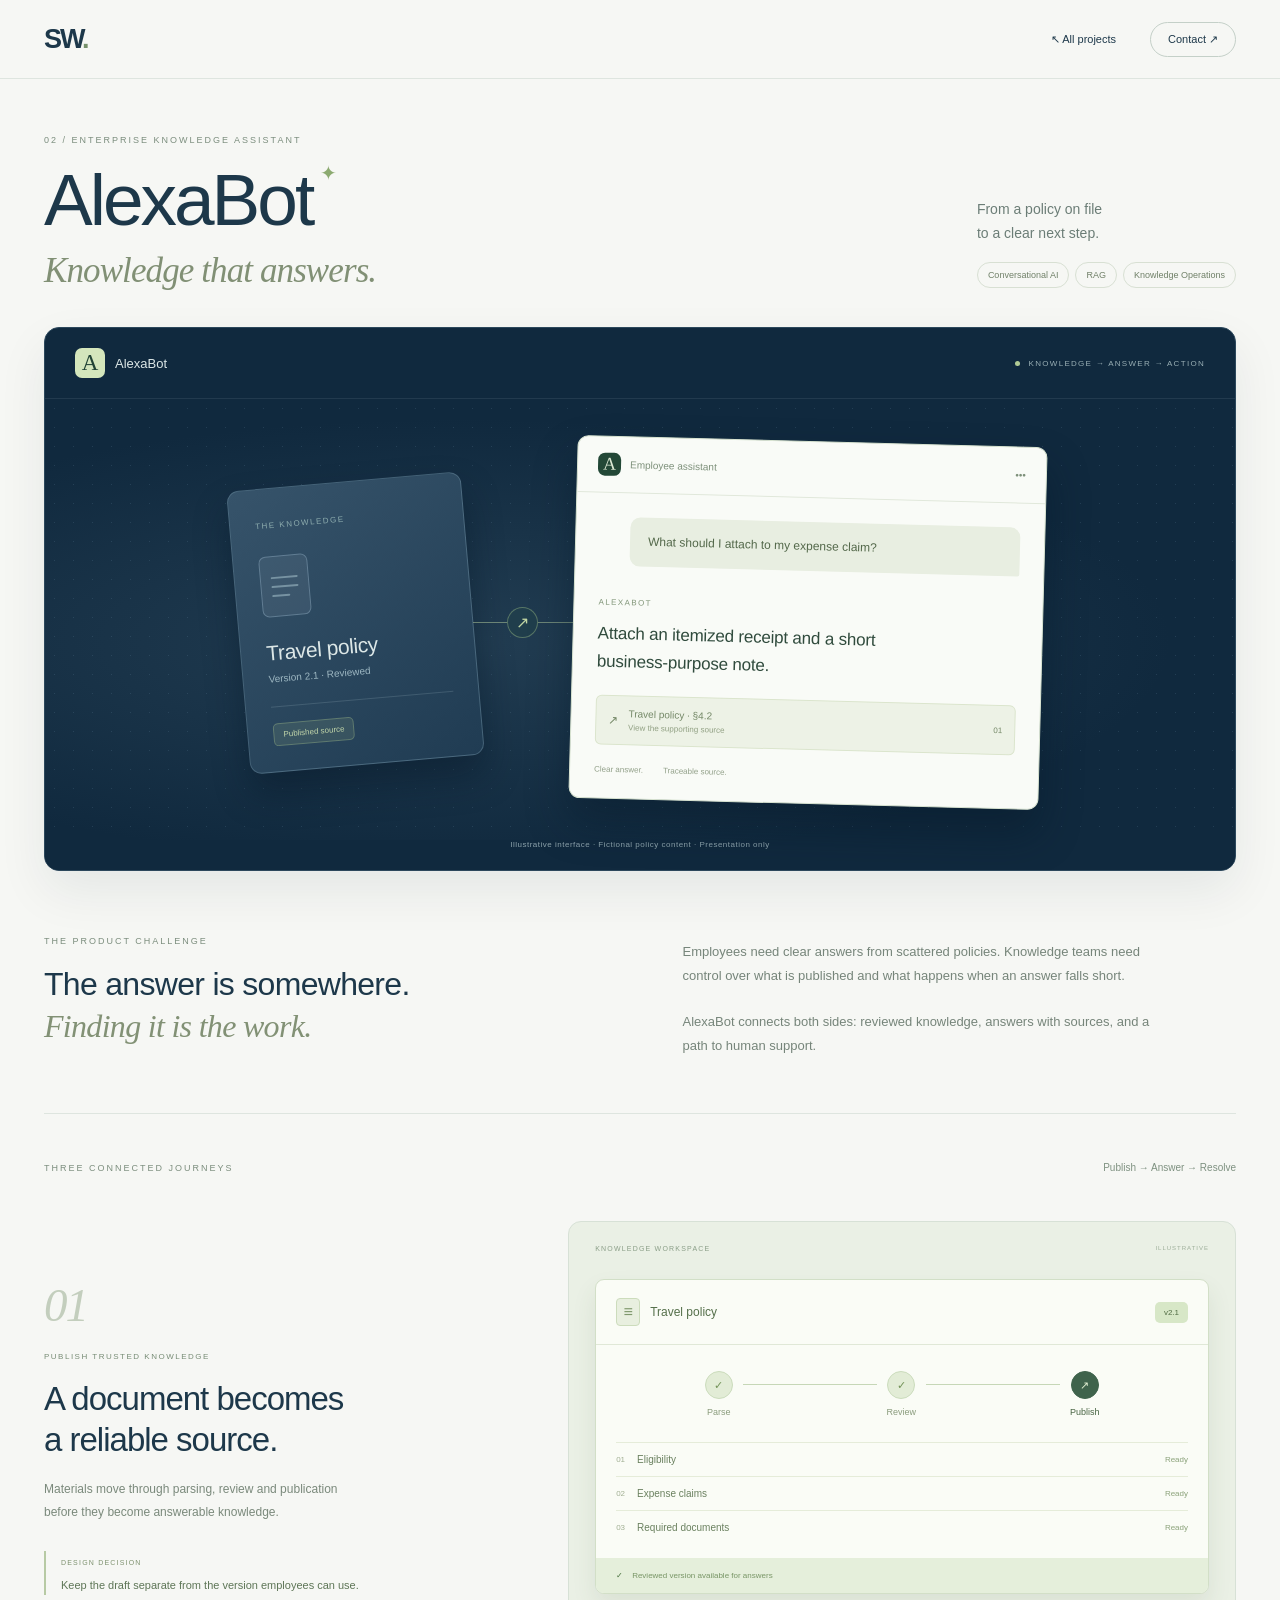
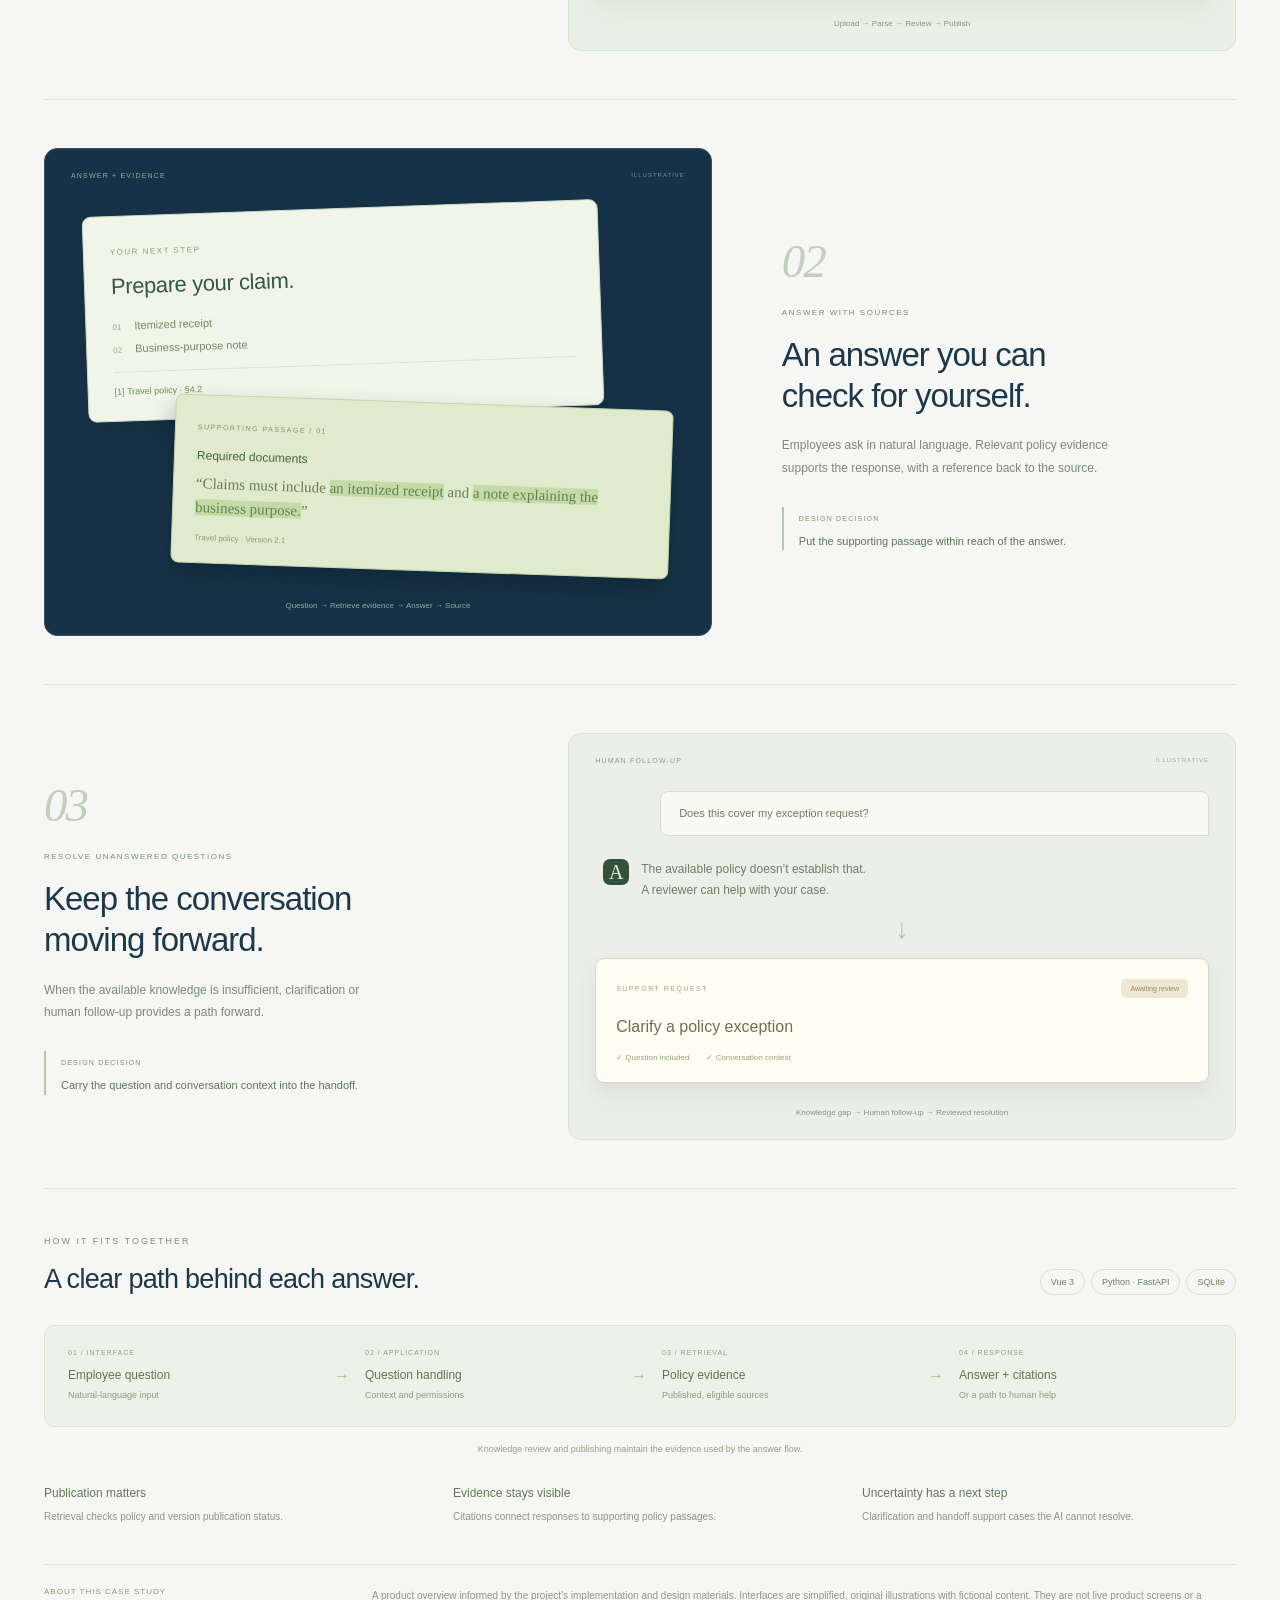
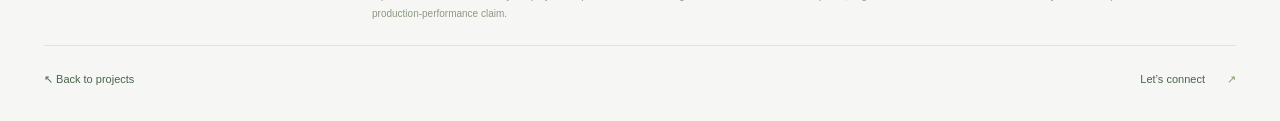
==== alexabot.html @ 42d16780 "Add AlexaBot product case study" ====
<!doctype html>
<html lang="en">
<head>
<meta charset="utf-8"><meta name="viewport" content="width=device-width,initial-scale=1">
<title>AlexaBot — Enterprise Knowledge Assistant | Suyu (Jimmy) Wang</title>
<meta name="description" content="An enterprise knowledge assistant connecting reviewed policies, source-backed employee answers and human follow-up.">
<link rel="stylesheet" href="assets/jimmyai.css"><link rel="stylesheet" href="assets/alexabot.css">
</head>
<body>
<a class="skip" href="#main">Skip to content</a>
<header class="header"><nav class="wrap nav" aria-label="Main navigation"><a class="wordmark" href="index.html" aria-label="Suyu Wang home">SW<span>.</span></a><a class="back" href="index.html#projects">↖ All projects</a><a class="nav-contact" href="index.html#contact">Contact ↗</a></nav></header>
<main id="main" class="wrap alexa-case">
<section class="case-hero"><div><p class="eyebrow">02 / ENTERPRISE KNOWLEDGE ASSISTANT</p><h1>AlexaBot<span>✦</span><em>Knowledge that answers.</em></h1></div><div class="hero-side"><p>From a policy on file<br>to a clear next step.</p><div class="tags"><span>Conversational AI</span><span>RAG</span><span>Knowledge Operations</span></div></div></section>
<figure class="product-cover" aria-labelledby="cover-label"><div class="cover-top"><span class="cover-brand"><i>A</i> AlexaBot</span><span class="cover-status"><b></b> KNOWLEDGE → ANSWER → ACTION</span></div><div class="cover-stage"><div class="floating-source"><span class="micro">THE KNOWLEDGE</span><div class="document-symbol" aria-hidden="true"><i></i><i></i><i></i></div><h2>Travel policy</h2><p>Version 2.1 · Reviewed</p><div class="source-rule"></div><span class="pill">Published source</span></div><div class="connector" aria-hidden="true"><span></span><i>↗</i></div><div class="chat-preview"><div class="chat-chrome"><span><i class="mini-logo">A</i> Employee assistant</span><span>•••</span></div><div class="chat-body"><p class="question">What should I attach to my expense claim?</p><div class="answer"><span class="answer-label">ALEXABOT</span><p>Attach an itemized receipt and a short business-purpose note.</p><div class="citation"><span>↗</span><div><strong>Travel policy · §4.2</strong><small>View the supporting source</small></div><span>01</span></div></div><div class="followup"><span>Clear answer.</span><span>Traceable source.</span></div></div></div></div><figcaption id="cover-label">Illustrative interface · Fictional policy content · Presentation only</figcaption></figure>
<section class="context"><div><p class="eyebrow">THE PRODUCT CHALLENGE</p><h2>The answer is somewhere.<br><em>Finding it is the work.</em></h2></div><p>Employees need clear answers from scattered policies. Knowledge teams need control over what is published and what happens when an answer falls short.<br><br>AlexaBot connects both sides: reviewed knowledge, answers with sources, and a path to human support.</p></section>
<div class="journey-title"><p class="eyebrow">THREE CONNECTED JOURNEYS</p><span>Publish → Answer → Resolve</span></div>
<section class="feature" aria-labelledby="publish-title"><div class="feature-copy"><span class="feature-index">01</span><p class="eyebrow">PUBLISH TRUSTED KNOWLEDGE</p><h2 id="publish-title">A document becomes<br>a reliable source.</h2><p>Materials move through parsing, review and publication before they become answerable knowledge.</p><div class="design-note"><span>DESIGN DECISION</span><p>Keep the draft separate from the version employees can use.</p></div></div><figure class="feature-visual publish-visual"><div class="visual-label"><span>KNOWLEDGE WORKSPACE</span><span>ILLUSTRATIVE</span></div><div class="policy-window"><div class="policy-window-head"><div><span class="file-icon">≡</span><strong>Travel policy</strong></div><span class="pill">v2.1</span></div><div class="pipeline"><div><i>✓</i><span>Parse</span></div><b></b><div><i>✓</i><span>Review</span></div><b></b><div class="current"><i>↗</i><span>Publish</span></div></div><div class="policy-sections"><div><span>01</span>Eligibility<small>Ready</small></div><div><span>02</span>Expense claims<small>Ready</small></div><div><span>03</span>Required documents<small>Ready</small></div></div><div class="published-strip"><i>✓</i><span>Reviewed version available for answers</span></div></div><figcaption>Upload → Parse → Review → Publish</figcaption></figure></section>
<section class="feature reverse" aria-labelledby="answer-title"><div class="feature-copy"><span class="feature-index">02</span><p class="eyebrow">ANSWER WITH SOURCES</p><h2 id="answer-title">An answer you can<br>check for yourself.</h2><p>Employees ask in natural language. Relevant policy evidence supports the response, with a reference back to the source.</p><div class="design-note"><span>DESIGN DECISION</span><p>Put the supporting passage within reach of the answer.</p></div></div><figure class="feature-visual evidence-visual"><div class="visual-label"><span>ANSWER + EVIDENCE</span><span>ILLUSTRATIVE</span></div><div class="evidence-composition"><div class="response-paper"><span class="micro">YOUR NEXT STEP</span><h3>Prepare your claim.</h3><ul><li><span>01</span> Itemized receipt</li><li><span>02</span> Business-purpose note</li></ul><div class="paper-cite">[1] Travel policy · §4.2</div></div><div class="source-paper"><span class="micro">SUPPORTING PASSAGE / 01</span><h4>Required documents</h4><p>“Claims must include <mark>an itemized receipt</mark> and <mark>a note explaining the business purpose.</mark>”</p><span class="source-version">Travel policy · Version 2.1</span></div></div><figcaption>Question → Retrieve evidence → Answer → Source</figcaption></figure></section>
<section class="feature" aria-labelledby="resolve-title"><div class="feature-copy"><span class="feature-index">03</span><p class="eyebrow">RESOLVE UNANSWERED QUESTIONS</p><h2 id="resolve-title">Keep the conversation<br>moving forward.</h2><p>When the available knowledge is insufficient, clarification or human follow-up provides a path forward.</p><div class="design-note"><span>DESIGN DECISION</span><p>Carry the question and conversation context into the handoff.</p></div></div><figure class="feature-visual handoff-visual"><div class="visual-label"><span>HUMAN FOLLOW-UP</span><span>ILLUSTRATIVE</span></div><div class="handoff-question">Does this cover my exception request?</div><div class="uncertain-answer"><span class="mini-logo">A</span><p>The available policy doesn’t establish that.<br>A reviewer can help with your case.</p></div><div class="handoff-wire" aria-hidden="true">↓</div><div class="ticket"><div class="ticket-top"><span class="micro">SUPPORT REQUEST</span><span class="pill amber">Awaiting review</span></div><h3>Clarify a policy exception</h3><div class="ticket-context"><span>✓ Question included</span><span>✓ Conversation context</span></div></div><figcaption>Knowledge gap → Human follow-up → Reviewed resolution</figcaption></figure></section>
<section class="underneath" aria-labelledby="architecture-title"><div class="architecture-heading"><div><p class="eyebrow">HOW IT FITS TOGETHER</p><h2 id="architecture-title">A clear path behind each answer.</h2></div><div class="tags"><span>Vue 3</span><span>Python · FastAPI</span><span>SQLite</span></div></div><div class="architecture" role="img" aria-label="Employee interface connects to question handling, eligible policy retrieval and answer with citations. Knowledge review and publishing supplies the eligible evidence."><div><span>01 / INTERFACE</span><strong>Employee question</strong><small>Natural-language input</small></div><i>→</i><div><span>02 / APPLICATION</span><strong>Question handling</strong><small>Context and permissions</small></div><i>→</i><div><span>03 / RETRIEVAL</span><strong>Policy evidence</strong><small>Published, eligible sources</small></div><i>→</i><div><span>04 / RESPONSE</span><strong>Answer + citations</strong><small>Or a path to human help</small></div></div><p class="architecture-note">Knowledge review and publishing maintain the evidence used by the answer flow.</p><div class="decisions"><div><h3>Publication matters</h3><p>Retrieval checks policy and version publication status.</p></div><div><h3>Evidence stays visible</h3><p>Citations connect responses to supporting policy passages.</p></div><div><h3>Uncertainty has a next step</h3><p>Clarification and handoff support cases the AI cannot resolve.</p></div></div></section>
<aside class="case-note"><span>ABOUT THIS CASE STUDY</span><p>A product overview informed by the project’s implementation and design materials. Interfaces are simplified, original illustrations with fictional content. They are not live product screens or a production-performance claim.</p></aside><footer class="page-footer"><a href="index.html#projects">↖ Back to projects</a><a href="index.html#contact">Let’s connect <span>↗</span></a></footer>
</main></body></html>
---- assets/jimmyai.css ----
:root{--navy:#10283c;--ink:#1d384a;--muted:#6b7f88;--paper:#f6f7f4;--sage:#d2e5b5;--line:#dee5df;--serif:Georgia,'Times New Roman',serif}*{box-sizing:border-box}html{scroll-behavior:smooth}body{margin:0;background:var(--paper);color:var(--ink);font-family:Arial,Helvetica,sans-serif;-webkit-font-smoothing:antialiased}a{color:inherit;text-decoration:none}button,input,a{touch-action:manipulation}button{font:inherit;cursor:pointer}button:disabled{opacity:.4;cursor:not-allowed}button,a{-webkit-tap-highlight-color:transparent}a:focus-visible,button:focus-visible,input:focus-visible{outline:3px solid #87afca;outline-offset:5px}button:hover:not(:disabled),a:hover{filter:brightness(1.1)}[hidden]{display:none!important}.wrap{width:min(1220px,calc(100% - 88px));margin:auto}.header{border-bottom:1px solid var(--line)}.nav{height:78px;display:flex;align-items:center;gap:34px}.wordmark{font-size:27px;font-weight:800;letter-spacing:-2px}.wordmark span{color:#76916b}.back{margin-left:auto;font-size:11px}.nav-contact{font-size:11px;padding:10px 17px;border:1px solid #c4d0c8;border-radius:30px}.hero{padding:43px 0 35px;display:flex;justify-content:space-between;align-items:end;gap:35px}.eyebrow{font-size:9px;font-weight:500;letter-spacing:2px;color:#7c8e7e;margin:0 0 18px}h1{font-weight:550;letter-spacing:-3px;font-size:57px;line-height:1;margin:0}h1>span{font-size:20px;vertical-align:top;color:#8caa70;padding-left:8px}h1 em{font-family:var(--serif);color:#819075;display:block;font-weight:400;font-size:31px;letter-spacing:-.9px;margin-top:12px}.intro{font-size:12px;line-height:1.8;color:#78877d;margin:0 0 2px}.explorer{background:#10273b;border-radius:18px;overflow:hidden;box-shadow:0 16px 45px #0f2a3b18;border:1px solid #244154;color:#e6edf0}.explorer-bar{display:flex;justify-content:space-between;gap:25px;align-items:center;height:74px;padding:0 32px;border-bottom:1px solid #7891a51c;background:#112a3e}.scenes{display:flex;align-items:center;gap:8px;background:#0b2233;border:1px solid #829eb516;border-radius:30px;padding:5px}.scene{border:0;color:#99afbd;background:transparent;font-size:12px;min-height:39px;min-width:127px;padding:10px 22px;border-radius:24px;transition:background .25s,color .25s}.scene>span{font-size:8px;opacity:.5;margin-right:10px}.scene.active{background:#d4e4bd;color:#233f38;box-shadow:0 3px 10px #0002}.reset{background:transparent;border:0;color:#8aa3b5;font-size:19px;min-width:44px;min-height:44px}.reset span{font-size:10px;margin-left:6px}.canvas{position:relative;overflow:hidden;min-height:472px;padding:30px 42px 23px;background-image:radial-gradient(#7293ab29 .8px,transparent .8px),radial-gradient(ellipse at 43% 50%,#31516b77,transparent 55%);background-size:19px 19px,100% 100%}.canvas-head{display:flex;align-items:center;justify-content:space-between;gap:20px;position:relative;z-index:1}.canvas-head h2{font-size:23px;font-weight:400;letter-spacing:-.55px;margin:0;color:#f0f3f1}.canvas-head>span{font-size:8px;color:#718c9f;letter-spacing:1.3px}.flow{position:relative;display:grid;grid-template-columns:1fr 170px 1.2fr;gap:30px;align-items:center;max-width:970px;margin:37px auto 22px;min-height:255px}.wires{position:absolute;inset:0;width:100%;height:100%;z-index:0;overflow:visible;pointer-events:none}.wire{stroke:#7d9db14a;stroke-width:1.1;fill:none}.wire-glow{stroke:#c3dea1;stroke-width:1.7;fill:none;stroke-dasharray:9 160;stroke-linecap:round;animation:beam 1.3s ease-out 2;opacity:.8}.input-stack{position:relative;z-index:1;display:grid;gap:13px}.source-node{border:1px solid #66839966;background:linear-gradient(130deg,#264258,#1b3449);color:#dfebec;border-radius:11px;display:flex;align-items:center;gap:15px;width:100%;padding:18px;text-align:left;box-shadow:0 9px 18px #06172933;transition:transform .2s,border-color .2s}.source-node:hover{transform:translateY(-3px);border-color:#c6dfa477}.doc-icon{flex-shrink:0;width:33px;height:41px;border-radius:5px;background:#98b8ce1a;border:1px solid #9dbbcd44;display:grid;place-items:center;color:#a8c5d5}.icon{height:20px;width:20px;display:block}.node-name{font-size:13px;display:block;color:#e0e9e9;margin-bottom:6px}.node-sub{font-size:9px;color:#839faf;display:block}.source-node>span:last-child{margin-left:auto;color:#7895a5;font-size:12px}.stack-caption{font-size:8px;color:#708c9f;letter-spacing:1px;margin:2px 0 0 5px}.hub-wrap{position:relative;z-index:1;display:flex;flex-direction:column;align-items:center;justify-content:center;min-height:190px}.hub-ring{width:160px;height:160px;border:1px solid #829fac25;border-radius:50%;position:absolute;top:0;left:50%;transform:translateX(-50%);background:radial-gradient(circle,#8bae891c,transparent 66%)}.hub-ring:after{content:'';position:absolute;inset:16px;border:1px solid #89a4ac25;border-radius:50%}.hub{position:relative;margin-top:27px;width:92px;height:92px;background:linear-gradient(140deg,#e0ebcb,#a8c08e);border:1px solid #e3efdbaa;color:#183542;border-radius:25px;box-shadow:0 0 42px #adcf8a22,0 12px 30px #05162466;display:flex;align-items:center;justify-content:center;font-size:58px;font-weight:700;letter-spacing:-6px;transform:rotate(-5deg)}.hub .spark{font-size:20px;letter-spacing:0;align-self:flex-start;margin-top:20px;margin-left:2px}.hub-label{font-size:9px;letter-spacing:1.7px;color:#aac0c4;margin-top:42px}.output-wrap{position:relative;z-index:1}.output-wrap:before,.output-wrap:after{content:'';position:absolute;inset:0;background:#b6c8b119;border:1px solid #aec39f40;border-radius:12px;transform:rotate(5deg);z-index:-1}.output-wrap:after{transform:rotate(-3deg);background:#b6c8b10c}.result-card{background:#edf3e4;color:#2b4737;border:1px solid #e4ebd8;border-radius:12px;padding:23px 24px;box-shadow:0 15px 30px #03142333;min-height:225px;transition:box-shadow .3s}.result-label{display:flex;justify-content:space-between;align-items:center;font-size:8px;letter-spacing:1.3px;color:#7a9171;margin-bottom:20px}.result-label>span:last-child{font-size:14px;color:#62804d}.result-card h3{font-size:19px;font-weight:500;line-height:1.3;letter-spacing:-.4px;margin:0 0 16px}.result-lines{list-style:none;padding:0;margin:0;display:grid;gap:11px}.result-lines li{font-size:11px;display:flex;gap:10px;align-items:start;line-height:1.5}.result-lines li>span:first-child{color:#759358;font-size:11px}.result-tags{display:flex;gap:5px;flex-wrap:wrap;margin-top:20px}.result-tags span{font-size:8px;padding:5px 7px;border:1px solid #cedcc2;border-radius:4px;color:#67805c}.placeholder-lines{display:grid;gap:13px;margin:20px 0}.placeholder-lines i{height:6px;background:#799f571b;border-radius:4px;display:block;width:90%}.placeholder-lines i:nth-child(2){width:72%}.placeholder-lines i:nth-child(3){width:80%}.result-ghost{background:#d9e6d610;border-color:#94b5ad42;color:#b9ceca;min-height:225px;box-shadow:none}.result-ghost .result-label{color:#729487}.result-ghost .placeholder-lines i{background:#789f9125}.result-ghost h3{color:#9bb7ac}.result-card.arrive{animation:arrive .42s cubic-bezier(.2,.8,.2,1)}.canvas-actions{display:flex;align-items:center;justify-content:center;gap:18px;min-height:48px;position:relative;z-index:2}.action{display:inline-flex;align-items:center;justify-content:center;gap:26px;min-height:45px;border:1px solid #e0eec9;background:#d4e8b6;color:#243d31;border-radius:7px;padding:12px 22px;font-size:12px;box-shadow:0 7px 20px #081b2b55}.action>span{font-size:16px}.text-button{background:none;border:0;padding:10px 3px;color:#8da8b7;font-size:10px;min-height:40px}.tiny-note{font-size:9px;color:#69879a;margin:12px 0 0;text-align:center}.explorer-bottom{min-height:45px;padding:10px 32px;display:flex;align-items:center;justify-content:space-between;gap:20px;border-top:1px solid #7891a51c;color:#728fa0;font-size:8px;background:#102639}.status-dot{display:inline-block;width:5px;height:5px;border-radius:50%;background:#a8c789;margin-right:7px}.divider{margin:0 10px;color:#415c6f}.explorer-bottom button{border:0;background:none;color:#829eac;font-size:9px;min-height:30px}.page-footer{display:flex;align-items:center;justify-content:space-between;gap:20px;padding:28px 0 35px;font-size:10px;color:#8a998c}.page-footer a{font-size:11px;color:#486448}.page-footer a span{margin-left:19px;color:#7f9c6a}.query-row{display:flex;gap:8px;margin:25px 0 0;position:relative;z-index:2}.query-chip{font-size:10px;padding:9px 15px;min-height:36px;border:1px solid #789caf3b;background:#1b344b;color:#819cab;border-radius:20px}.query-chip.selected{background:#d1dfd1;color:#2a4a42;border-color:#d1dfd1}.knowledge-flow{margin-top:28px;margin-bottom:13px;grid-template-columns:1fr 115px 1.35fr;min-height:220px}.question-node{border:1px solid #7997ac4a;background:#1c364c;border-radius:12px;padding:23px 20px;position:relative;z-index:1;box-shadow:0 12px 22px #07192b38}.question-node .node-sub{letter-spacing:1px;font-size:8px;margin-bottom:18px}.question-node h3{font-size:21px;line-height:1.45;font-weight:400;margin:0;letter-spacing:-.4px;color:#c3d5df}.question-node .quote{font-family:var(--serif);font-size:48px;color:#7e9eae;line-height:.7;margin-bottom:9px}.small-hub .hub-ring{width:112px;height:112px;top:30px}.small-hub .hub{width:64px;height:64px;border-radius:19px;font-size:40px;margin-top:42px;letter-spacing:-4px}.small-hub .hub .spark{font-size:14px;margin-top:12px}.small-hub .hub-label{font-size:7px;margin-top:31px}.answer-card{min-height:225px}.answer-card h3{font-size:23px;line-height:1.25}.answer-card p{font-size:11px;line-height:1.65;margin:0;color:#728366}.citation{border:1px solid #bdcdb0;background:#d9e6cb;color:#506c43;border-radius:4px;min-height:32px;padding:7px 10px;font-size:9px}.citations{display:flex;align-items:center;gap:7px;margin-top:18px}.answer-detail{margin-left:auto;color:#5c7853;font-size:9px;border:0;background:none;min-height:32px}.gap-card{background:#ede5d4;border-color:#e0d2b8}.gap-card .result-label{color:#958163}.gap-card h3{color:#705d40}.gap-card p{color:#92816a}.workflow-layout{margin:35px 0 21px;display:grid;grid-template-columns:1fr 1.1fr;gap:65px;align-items:center;max-width:935px;margin-inline:auto;position:relative;z-index:1}.workflow-track{display:grid;gap:14px;position:relative}.workflow-track:before{content:'';position:absolute;left:23px;top:20px;bottom:20px;border-left:1px dashed #7395a773}.step-node{background:#203b51;border:1px solid #597c934d;border-radius:9px;display:flex;align-items:center;gap:16px;padding:16px 17px;position:relative;box-shadow:0 8px 15px #05172529}.step-number{background:#344e60;border:1px solid #6d8d9c55;width:24px;height:24px;border-radius:50%;display:grid;place-items:center;font-size:8px;color:#a2b8c3;flex-shrink:0}.step-node strong{font-weight:400;font-size:12px;color:#d0dee2;display:block}.step-node small{color:#7390a2;font-size:9px;display:block;margin-top:5px}.step-node.done .step-number{background:#c6dab1;border-color:#c6dab1;color:#3f6047}.step-node.done{border-color:#9fb88c55}.step-node.active{border-color:#c5d8a76e;box-shadow:0 0 26px #bfd99008}.brief-card .result-label{margin-bottom:16px}.brief-card h3{margin-bottom:13px}.brief-lines{list-style:none;margin:0 0 15px;padding:0;display:grid;gap:10px}.brief-lines li{font-size:11px;color:#657c57;display:flex;align-items:center;gap:8px}.brief-lines li:before{content:'↳';color:#92a47b}.review-items{padding-top:12px;border-top:1px solid #c6d4b86b;display:grid;gap:9px}.review-items label{font-size:10px;color:#586f4c;display:flex;align-items:center;gap:8px;min-height:22px;cursor:pointer}.review-items input{accent-color:#628343;width:15px;height:15px}.review-link{border:0;background:transparent;color:#729260;font-size:9px;text-decoration:underline;text-underline-offset:3px;margin-left:auto;min-height:28px}.brief-card .action{width:100%;box-shadow:none;margin-top:15px;background:#294834;border-color:#294834;color:#e3efd3;min-height:40px;font-size:10px}.download-link{display:flex;justify-content:space-between;align-items:center;gap:20px;padding:12px 15px;background:#294834;color:#e3efd3;border-radius:5px;font-size:11px;margin-top:15px;min-height:42px}.approved-text{color:#64864c!important;font-size:10px!important}.noscript{padding:20px;color:#d0dfdc;font-size:13px}dialog{border:1px solid #ccd8bf;border-radius:15px;padding:30px;background:#f8faf4;color:#23412f;max-width:560px;width:calc(100% - 36px);max-height:85vh;overflow:auto;box-shadow:0 20px 100px #0004}dialog::backdrop{background:#081c30b5;backdrop-filter:blur(5px)}.dialog-top{display:flex;align-items:center;justify-content:space-between;gap:20px}.dialog-top .eyebrow{margin:0;font-size:8px}.dialog-top button{background:transparent;border:0;color:#7a8b70;font-size:11px;min-height:40px}dialog h2{font-size:24px;font-weight:500;letter-spacing:-.5px;line-height:1.35;margin:25px 0 10px}#source-meta{font-size:9px;letter-spacing:.8px;color:#869579}blockquote{font-family:var(--serif);font-size:19px;line-height:1.65;margin:23px 0;border-left:2px solid #c2d4a6;padding-left:20px;color:#627556}.dialog-note{font-size:10px;color:#99a58c;margin-bottom:0}.sr-only{position:absolute;width:1px;height:1px;overflow:hidden;clip:rect(0,0,0,0);white-space:nowrap}.skip{position:fixed;top:-80px;left:16px;padding:12px;background:white;z-index:20}.skip:focus{top:12px}@keyframes beam{from{stroke-dashoffset:169}to{stroke-dashoffset:0}}@keyframes arrive{from{opacity:0;transform:translateY(12px) rotate(2deg)}to{opacity:1;transform:none}}
@media(min-width:1500px){.hero{padding-top:58px;padding-bottom:45px}.canvas{min-height:515px}.flow{margin-top:55px;margin-bottom:32px}.knowledge-flow{margin-top:35px}.workflow-layout{margin-top:45px}.canvas-head h2{font-size:25px}}
@media(max-width:1050px){.wrap{width:calc(100% - 50px)}.hero{padding-top:35px}.canvas{padding:28px}.flow{grid-template-columns:1fr 115px 1.1fr;gap:20px}.hub-ring{width:125px;height:125px;top:15px}.hub{width:78px;height:78px;font-size:49px;margin-top:38px}.hub-label{margin-top:35px;font-size:8px}.result-card{padding:20px}.knowledge-flow{grid-template-columns:1fr 85px 1.25fr;gap:18px}.small-hub .hub-ring{width:95px;height:95px;top:38px}.workflow-layout{gap:32px}.source-node{padding:15px 13px;gap:10px}.node-name{font-size:12px}.doc-icon{width:27px;height:34px}.result-card h3{font-size:18px}}
@media(max-width:760px){.wrap{width:calc(100% - 32px)}.nav{height:64px;gap:20px}.wordmark{font-size:25px}.back,.nav-contact{font-size:9px}.nav-contact{padding:9px 12px}.hero{display:block;padding:30px 0 26px}.eyebrow{font-size:7px;letter-spacing:1.8px;margin-bottom:15px}h1{font-size:47px;letter-spacing:-2px}h1>span{font-size:16px}h1 em{font-size:25px;margin-top:10px}.intro{font-size:11px;margin-top:18px}.intro br{display:none}.explorer{border-radius:12px}.explorer-bar{height:64px;padding:0 12px;gap:7px}.scenes{width:100%;gap:0;padding:4px}.scene{font-size:10px;padding:9px 8px;min-width:0;flex:1;min-height:36px}.scene>span{font-size:7px;margin-right:6px}.reset{font-size:19px;min-width:26px;padding:0}.reset span{display:none}.canvas{padding:24px 19px 22px;min-height:0;background-size:16px 16px,100% 100%}.canvas-head h2{font-size:21px;line-height:1.3;max-width:240px}.canvas-head>span{display:none}.flow{display:grid;grid-template-columns:1fr;gap:0;margin:25px auto 19px;min-height:0}.wires{display:none}.input-stack{grid-template-columns:1fr 1fr;gap:9px}.source-node{display:block;padding:13px 12px;border-radius:9px;min-height:108px}.source-node .doc-icon{margin-bottom:13px;width:26px;height:31px}.source-node>span:last-child{display:none}.node-name{font-size:11px;margin-bottom:4px}.node-sub{font-size:8px}.stack-caption{display:none}.hub-wrap{min-height:114px;height:114px}.hub-ring{width:100px;height:100px;top:8px}.hub-ring:after{inset:12px}.hub{height:53px;width:53px;font-size:34px;border-radius:16px;margin-top:0}.hub .spark{font-size:12px;margin-top:12px}.hub-label{display:none}.hub-wrap:before,.hub-wrap:after{content:'';position:absolute;width:1px;height:30px;background:linear-gradient(#7395a533,#b4cc964a);left:50%;top:0}.hub-wrap:after{top:auto;bottom:0}.output-wrap:before{transform:rotate(3deg)}.output-wrap:after{transform:rotate(-2deg)}.result-card,.result-ghost{min-height:190px;padding:20px}.result-card h3{font-size:20px}.result-label{font-size:8px;margin-bottom:16px}.result-lines li{font-size:11px}.canvas-actions{gap:10px;flex-wrap:wrap;margin-top:23px}.action{width:100%;font-size:11px;min-height:46px}.tiny-note{font-size:8px}.explorer-bottom{padding:11px 15px;gap:5px;align-items:start;font-size:7px;line-height:1.7}.explorer-bottom>span{max-width:175px}.explorer-bottom button{font-size:8px;padding:0 0 0 8px;text-align:right;min-width:85px;line-height:1.6}.divider{margin:0 5px}.page-footer{font-size:8px;gap:20px;align-items:start;padding:22px 0 28px;line-height:1.6}.page-footer>span{max-width:170px}.page-footer a{font-size:9px;white-space:nowrap}.page-footer a span{margin-left:8px}.query-row{flex-wrap:wrap;gap:6px;margin-top:19px}.query-chip{font-size:9px;padding:8px 12px;min-height:34px}.knowledge-flow{gap:0;margin-top:20px}.question-node{padding:17px 18px}.question-node .quote{display:none}.question-node .node-sub{font-size:7px;margin-bottom:9px}.question-node h3{font-size:21px}.small-hub{min-height:95px;height:95px}.small-hub .hub{width:45px;height:45px;font-size:29px;margin-top:0;border-radius:13px}.small-hub .hub .spark{font-size:10px;margin-top:10px}.small-hub .hub-ring{width:85px;height:85px;top:5px}.answer-card{min-height:205px}.answer-card h3{font-size:23px}.answer-card p{font-size:11px}.citation{font-size:9px}.workflow-layout{grid-template-columns:1fr;gap:27px;margin:25px 0 0}.workflow-track{gap:10px}.step-node{padding:13px 15px}.step-node strong{font-size:12px}.step-node small{font-size:9px}.brief-card{margin-top:0}.review-items label{font-size:10px;min-height:28px}.brief-card .action{font-size:11px}.brief-card .result-label{margin-bottom:17px}.brief-lines{gap:12px}.brief-lines li{font-size:11px}.workflow-layout+.tiny-note{margin-top:20px}dialog{padding:23px}dialog h2{font-size:22px}blockquote{font-size:18px;padding-left:15px}}
@media(prefers-reduced-motion:reduce){html{scroll-behavior:auto}*,*:before,*:after{animation:none!important;transition:none!important}}

.review-row{display:flex;align-items:center;justify-content:space-between;gap:10px}.explorer-bottom{font-size:9px}.explorer-bottom button{font-size:10px}@media(max-width:760px){.explorer-bottom{font-size:8px}.explorer-bottom button{font-size:9px}}
---- assets/alexabot.css ----
.alexa-case{--soft:#edf2e8;--green:#486453;--quiet:#6c8078}.case-hero{display:flex;justify-content:space-between;align-items:end;padding:56px 0 39px;gap:25px}.case-hero h1{font-size:73px;font-weight:500;letter-spacing:-3px}.case-hero h1 em{font-size:35px;margin-top:17px}.hero-side p{font-size:14px;line-height:1.7;color:#6b7d76;margin:0 0 16px}.tags{display:flex;flex-wrap:wrap;gap:6px}.tags span{font-size:9px;padding:7px 10px;border:1px solid #d8e0d3;border-radius:20px;color:#708068}.product-cover{margin:0;background:#10293e;border:1px solid #2c485c;border-radius:15px;color:#dce7e7;overflow:hidden;box-shadow:0 20px 50px #10283c13}.cover-top{padding:20px 30px;border-bottom:1px solid #94a8b322;display:flex;justify-content:space-between;align-items:center}.cover-brand{font-size:13px;display:flex;align-items:center;gap:10px}.cover-brand i,.mini-logo{font-family:Georgia,serif;font-style:normal;font-size:23px;display:inline-grid;place-items:center;border-radius:7px;width:30px;height:30px;background:#d4e6bc;color:#214335}.cover-status{font-size:8px;letter-spacing:1.3px;color:#98aeb4;display:flex;gap:9px;align-items:center}.cover-status b{width:5px;height:5px;border-radius:50%;background:#b0ca95}.cover-stage{display:grid;grid-template-columns:235px 100px 470px;justify-content:center;align-items:center;padding:42px 35px 36px;background-image:radial-gradient(#7698b331 .8px,transparent .8px),radial-gradient(ellipse at 35% 55%,#3d5b7066,transparent 65%);background-size:19px 19px,100% 100%}.floating-source{padding:25px;border:1px solid #6a899c77;border-radius:12px;background:linear-gradient(145deg,#36536a,#203c53);transform:rotate(-5deg);box-shadow:0 20px 35px #05142366}.micro{font-size:8px;letter-spacing:1.5px;color:#8dacae}.document-symbol{width:49px;height:61px;border:1px solid #95b1c56b;background:#c7dde715;border-radius:7px;margin:24px 0;display:grid;align-content:center;gap:7px;padding:10px}.document-symbol i{height:2px;background:#aac7d188;border-radius:3px}.document-symbol i:last-child{width:65%}.floating-source h2{font-size:21px;font-weight:400;margin:0 0 8px;letter-spacing:-.4px}.floating-source p{font-size:10px;color:#9db7c2;margin:0}.source-rule{height:1px;background:#a4bcc535;margin:22px 0 16px}.pill{display:inline-block;padding:6px 9px;border-radius:5px;background:#d7e7c7;color:#506b43;font-size:8px;white-space:nowrap}.floating-source .pill{background:#b7d09320;border:1px solid #abc68d55;color:#c2d6aa}.connector{position:relative;display:flex;align-items:center;justify-content:center}.connector span{height:1px;background:#aec79b88;width:100%}.connector i{position:absolute;font-style:normal;width:31px;height:31px;display:grid;place-items:center;border:1px solid #97b68377;border-radius:50%;color:#c0d5a3;background:#203e4c;font-size:16px}.chat-preview{background:#f9fbf7;border:1px solid #d8e3d1;border-radius:11px;color:#304b3d;box-shadow:0 23px 42px #04162666;transform:rotate(1.5deg);overflow:hidden}.chat-chrome{display:flex;justify-content:space-between;align-items:center;border-bottom:1px solid #e1e8db;padding:16px 20px;color:#7d907a;font-size:10px}.chat-chrome>span:first-child{display:flex;gap:9px;align-items:center}.chat-chrome .mini-logo{width:23px;height:23px;font-size:18px;background:#234837;color:#dce9d4}.chat-body{padding:24px}.question{padding:15px 18px;background:#e8eee1;border-radius:10px 10px 2px 10px;font-size:12px;margin:0 0 25px 30px;line-height:1.6;color:#53684a}.answer-label{font-size:8px;letter-spacing:1.4px;color:#809578}.answer>p{font-size:17px;line-height:1.65;letter-spacing:-.2px;margin:11px 0 19px;max-width:325px}.citation{display:flex;align-items:center;gap:10px;background:#edf2e6;border:1px solid #dbe5cd;border-radius:6px;padding:12px;font-size:12px;color:#748867}.citation strong{font-weight:400;font-size:10px;display:block}.citation small{font-size:8px;display:block;margin-top:4px;color:#91a083}.citation>span:last-child{margin-left:auto;font-size:8px}.followup{display:flex;gap:20px;font-size:8px;color:#92a089;margin-top:20px}.product-cover>figcaption{font-size:8px;letter-spacing:.5px;text-align:center;color:#8da3ac;padding:0 20px 21px;background:#10293e}.context{display:grid;grid-template-columns:1fr 1fr;gap:85px;padding:65px 0 56px;border-bottom:1px solid var(--line)}.context h2{font-size:32px;font-weight:400;line-height:1.3;letter-spacing:-.7px;margin:0}.context h2 em{font-family:Georgia,serif;color:#829175;font-weight:400}.context>p{font-size:13px;line-height:1.8;color:#76857a;margin:4px 0 0;max-width:470px}.journey-title{display:flex;justify-content:space-between;align-items:center;padding-top:48px}.journey-title .eyebrow{margin:0}.journey-title>span{font-size:10px;color:#7e9180}.feature{display:grid;grid-template-columns:.85fr 1.25fr;gap:70px;align-items:center;padding:48px 0;border-bottom:1px solid var(--line)}.feature.reverse{grid-template-columns:1.25fr .85fr}.feature.reverse .feature-copy{order:2}.feature.reverse .feature-visual{order:1}.feature-index{font-size:47px;letter-spacing:-2px;color:#c3cebd;font-family:Georgia,serif;font-style:italic;display:block;margin-bottom:20px}.feature-copy .eyebrow{font-size:8px;letter-spacing:1.5px;color:#778c75;margin-bottom:17px}.feature h2{font-size:33px;font-weight:400;line-height:1.25;letter-spacing:-1px;margin:0 0 18px}.feature-copy>p:not(.eyebrow){font-size:12px;line-height:1.9;color:#7a897b;max-width:330px;margin:0}.design-note{border-left:2px solid #b7caa4;margin-top:27px;padding-left:15px;max-width:320px}.design-note>span{font-size:7px;letter-spacing:1.2px;color:#7d916e}.design-note p{font-size:11px;line-height:1.7;color:#5d7556;margin:7px 0 0}.feature-visual{margin:0;border:1px solid #d7e1d6;border-radius:13px;padding:23px 26px 19px;min-width:0}.visual-label{display:flex;justify-content:space-between;gap:15px;font-size:7px;letter-spacing:1.2px;color:#8a9e87;margin-bottom:27px}.visual-label>span:last-child{font-size:6px;letter-spacing:1px;opacity:.8}.feature-visual figcaption{text-align:center;font-size:8px;color:#81977d;margin-top:24px;line-height:1.6}.publish-visual{background:#eaf0e5}.policy-window{background:#fafcf6;border:1px solid #d2dfc7;border-radius:9px;box-shadow:0 12px 24px #3d533418;overflow:hidden}.policy-window-head{padding:18px 20px;border-bottom:1px solid #e0e8d7;display:flex;justify-content:space-between;align-items:center}.policy-window-head>div{display:flex;gap:10px;align-items:center}.file-icon{display:grid;place-items:center;width:24px;height:28px;background:#e8efdf;border:1px solid #ccdcbc;border-radius:4px;color:#7f986c}.policy-window-head strong{font-size:12px;font-weight:400;color:#55704b}.pipeline{display:flex;align-items:center;justify-content:center;padding:26px 27px 25px}.pipeline>div{display:flex;flex-direction:column;align-items:center;gap:8px;font-size:9px;color:#8a9c7d}.pipeline i{display:grid;place-items:center;width:28px;height:28px;font-size:11px;font-style:normal;background:#e2ecd6;color:#729257;border-radius:50%;border:1px solid #cbdcbc}.pipeline b{height:1px;background:#c6d7b7;width:24%;margin:-19px 10px 0}.pipeline .current i{background:#3f634c;color:#e1efd2;border-color:#3f634c}.pipeline .current span{color:#476443}.policy-sections{padding:0 20px 14px}.policy-sections>div{display:flex;gap:12px;align-items:center;padding:11px 0;border-top:1px solid #e5ecd9;font-size:10px;color:#6a805f}.policy-sections span{font-size:8px;color:#a1af93}.policy-sections small{font-size:8px;color:#8ba27a;margin-left:auto}.published-strip{display:flex;align-items:center;gap:9px;padding:13px 20px;background:#e5efdb;color:#789565;font-size:8px}.published-strip i{font-style:normal;color:#4c7441}.evidence-visual{background:#173247;border-color:#355265;padding-bottom:22px}.evidence-visual .visual-label{color:#8eaaa9}.evidence-composition{padding:2px 14px 5px}.response-paper{border:1px solid #ccdcca;background:#f1f5e9;border-radius:9px;padding:24px 26px;max-width:88%;box-shadow:0 14px 20px #06172522;transform:rotate(-2deg)}.response-paper .micro{color:#8ba17b}.response-paper h3{font-size:22px;font-weight:400;color:#385743;letter-spacing:-.4px;margin:15px 0 20px}.response-paper ul{list-style:none;padding:0;margin:0 0 17px;display:grid;gap:11px;font-size:11px;color:#748767}.response-paper li span{font-size:8px;color:#98ad88;margin-right:10px}.paper-cite{border-top:1px solid #d7e4c9;padding-top:14px;font-size:9px;color:#6e8b5c}.source-paper{position:relative;background:#e0eacc;border:1px solid #c2d5ac;border-radius:8px;padding:20px 22px;margin:-12px 0 0 auto;max-width:85%;transform:rotate(2deg);box-shadow:0 14px 24px #06172555}.source-paper .micro{font-size:7px;color:#7d9565}.source-paper h4{font-size:12px;font-weight:400;color:#47653b;margin:15px 0 9px}.source-paper p{font-family:Georgia,serif;font-size:15px;line-height:1.6;color:#658053;margin:0}.source-paper mark{color:inherit;background:#c4dba7}.source-version{display:block;font-size:8px;color:#8b9d79;margin-top:14px}.evidence-visual figcaption{color:#91aaa7}.handoff-visual{background:#eceeea}.handoff-question{padding:13px 18px;border:1px solid #d8dfd1;background:#f8faf3;border-radius:8px 8px 1px 8px;font-size:11px;color:#6b7e61;margin:3px 0 23px 65px;line-height:1.6}.uncertain-answer{display:flex;gap:12px;align-items:start;padding:0 8px}.uncertain-answer .mini-logo{width:26px;height:26px;flex-shrink:0;font-size:20px;background:#34513e;color:#e3efd5}.uncertain-answer p{font-size:12px;line-height:1.7;margin:0;color:#6d7f64}.handoff-wire{font-size:28px;text-align:center;color:#b6c6a6;padding:13px}.ticket{border:1px solid #d5d6c4;background:#fffdf4;border-radius:9px;padding:20px;box-shadow:0 11px 20px #5a64411a}.ticket-top{display:flex;justify-content:space-between;align-items:center;gap:10px}.ticket .micro{color:#a4a186;font-size:7px}.pill.amber{color:#9b8968;background:#eee7d5;font-size:7px}.ticket h3{font-size:16px;color:#6b7153;font-weight:400;margin:20px 0 17px}.ticket-context{display:flex;gap:17px;flex-wrap:wrap;font-size:8px;color:#96a180}.underneath{padding:47px 0 38px}.architecture-heading{display:flex;justify-content:space-between;align-items:end;gap:25px;margin-bottom:30px}.architecture-heading h2{font-size:27px;font-weight:400;letter-spacing:-.7px;margin:0}.architecture{display:grid;grid-template-columns:1fr 18px 1fr 18px 1fr 18px 1fr;gap:13px;align-items:center;background:#edf1e8;border:1px solid #dce4d5;border-radius:10px;padding:23px}.architecture>div{min-width:0}.architecture span{font-size:7px;letter-spacing:1px;color:#91a081;display:block}.architecture strong{display:block;font-weight:400;font-size:12px;color:#5e7454;margin:12px 0 7px}.architecture small{font-size:9px;color:#8c9b7e;display:block;line-height:1.5}.architecture>i{font-style:normal;color:#a3b88d}.architecture-note{font-size:9px;color:#93a087;text-align:center;margin:15px 0 30px;line-height:1.6}.decisions{display:grid;grid-template-columns:repeat(3,1fr);gap:35px}.decisions h3{font-size:12px;font-weight:400;margin:0 0 8px;color:#627859}.decisions p{font-size:10px;color:#889880;line-height:1.8;margin:0}.case-note{display:grid;grid-template-columns:1fr 3fr;gap:40px;border-top:1px solid var(--line);border-bottom:1px solid var(--line);padding:22px 0}.case-note>span{font-size:8px;letter-spacing:1px;color:#85967a}.case-note p{font-size:10px;color:#8c9983;line-height:1.8;margin:0}.alexa-case .page-footer{padding:27px 0 35px}
@media(max-width:1050px){.cover-stage{grid-template-columns:200px 65px minmax(0,450px);padding:36px}.feature{gap:38px}.feature.reverse{gap:38px}.case-hero h1{font-size:62px}.case-hero h1 em{font-size:30px}.hero-side .tags{max-width:240px}.context{gap:45px}.architecture-heading{display:block}.architecture-heading .tags{margin-top:20px}.feature h2{font-size:29px}.feature-visual{padding-inline:20px}.evidence-composition{padding-inline:0}}
@media(max-width:700px){.case-hero{display:block;padding:33px 0 27px}.case-hero h1{font-size:54px;letter-spacing:-2px}.case-hero h1 em{font-size:27px;margin-top:12px}.hero-side{margin-top:23px}.hero-side p{font-size:12px;margin-bottom:13px}.hero-side p br{display:none}.hero-side .tags{max-width:none}.tags span{font-size:8px;padding:6px 8px}.cover-top{padding:15px 18px}.cover-status{font-size:6px;letter-spacing:.5px}.cover-brand{font-size:10px;gap:8px}.cover-brand i{width:24px;height:24px;font-size:19px}.cover-stage{display:flex;flex-direction:column;padding:25px 21px 21px}.floating-source{width:85%;padding:17px 20px;transform:rotate(-3deg);position:relative}.floating-source .micro{font-size:7px}.document-symbol{position:absolute;right:20px;top:14px;width:30px;height:40px;margin:0;padding:7px;gap:5px}.floating-source h2{font-size:18px;margin-top:13px}.floating-source p{font-size:8px}.source-rule{margin:14px 0 11px}.floating-source .pill{font-size:7px;padding:5px 7px}.connector{height:40px;width:1px}.connector span{height:40px;width:1px;flex-shrink:0}.connector i{font-size:13px;width:23px;height:23px;transform:rotate(45deg)}.chat-preview{width:100%;transform:rotate(1deg)}.chat-chrome{padding:12px 14px;font-size:8px}.chat-body{padding:18px}.question{margin:0 0 19px 15px;padding:12px 13px;font-size:10px}.answer>p{font-size:15px;line-height:1.65}.citation{padding:10px}.followup{font-size:7px}.product-cover>figcaption{font-size:7px;line-height:1.8;padding:0 24px 19px}.context{grid-template-columns:1fr;gap:20px;padding:36px 0}.context h2{font-size:28px}.context>p{font-size:12px}.journey-title{padding-top:30px;align-items:start;gap:18px}.journey-title .eyebrow{font-size:7px;line-height:1.8}.journey-title>span{font-size:8px;white-space:nowrap;line-height:1.8}.feature,.feature.reverse{grid-template-columns:1fr;gap:25px;padding:33px 0}.feature.reverse .feature-copy,.feature.reverse .feature-visual{order:initial}.feature-index{font-size:38px;margin-bottom:17px}.feature h2{font-size:29px}.feature-copy>p:not(.eyebrow){max-width:none;font-size:12px}.design-note{max-width:none;margin-top:20px}.feature-visual{padding:19px 17px 17px}.visual-label{margin-bottom:22px;font-size:6px;letter-spacing:.8px}.feature-visual figcaption{font-size:7px;margin-top:20px}.policy-window-head{padding:15px}.policy-window-head strong{font-size:11px}.policy-sections{padding:0 15px 13px}.policy-sections>div{font-size:9px}.pipeline{padding:23px 21px}.pipeline b{margin-inline:8px}.published-strip{padding:12px 15px;font-size:7px}.response-paper{padding:22px;max-width:93%}.response-paper h3{font-size:21px}.source-paper{max-width:93%;padding:18px;margin-top:-3px}.source-paper p{font-size:14px}.handoff-question{margin-left:25px;font-size:10px;padding:12px 14px}.uncertain-answer{gap:10px;padding:0}.uncertain-answer p{font-size:11px}.ticket{padding:17px}.ticket h3{font-size:15px}.ticket-context{gap:12px;font-size:7px}.underneath{padding-top:34px}.architecture-heading h2{font-size:27px;line-height:1.25}.architecture{grid-template-columns:1fr;gap:14px;padding:23px}.architecture>i{transform:rotate(90deg);justify-self:start;margin-left:4px}.architecture strong{font-size:14px;margin-top:8px}.architecture small{font-size:10px}.architecture-note{text-align:left}.decisions{grid-template-columns:1fr;gap:22px}.decisions h3{font-size:13px}.decisions p{font-size:11px}.case-note{grid-template-columns:1fr;gap:13px}.case-note p{font-size:10px}}
@media print{.header,.page-footer,.skip{display:none}.wrap{width:100%;max-width:none}.product-cover,.feature-visual{print-color-adjust:exact;-webkit-print-color-adjust:exact;break-inside:avoid}.feature{break-inside:avoid}.case-hero{padding-top:0}}
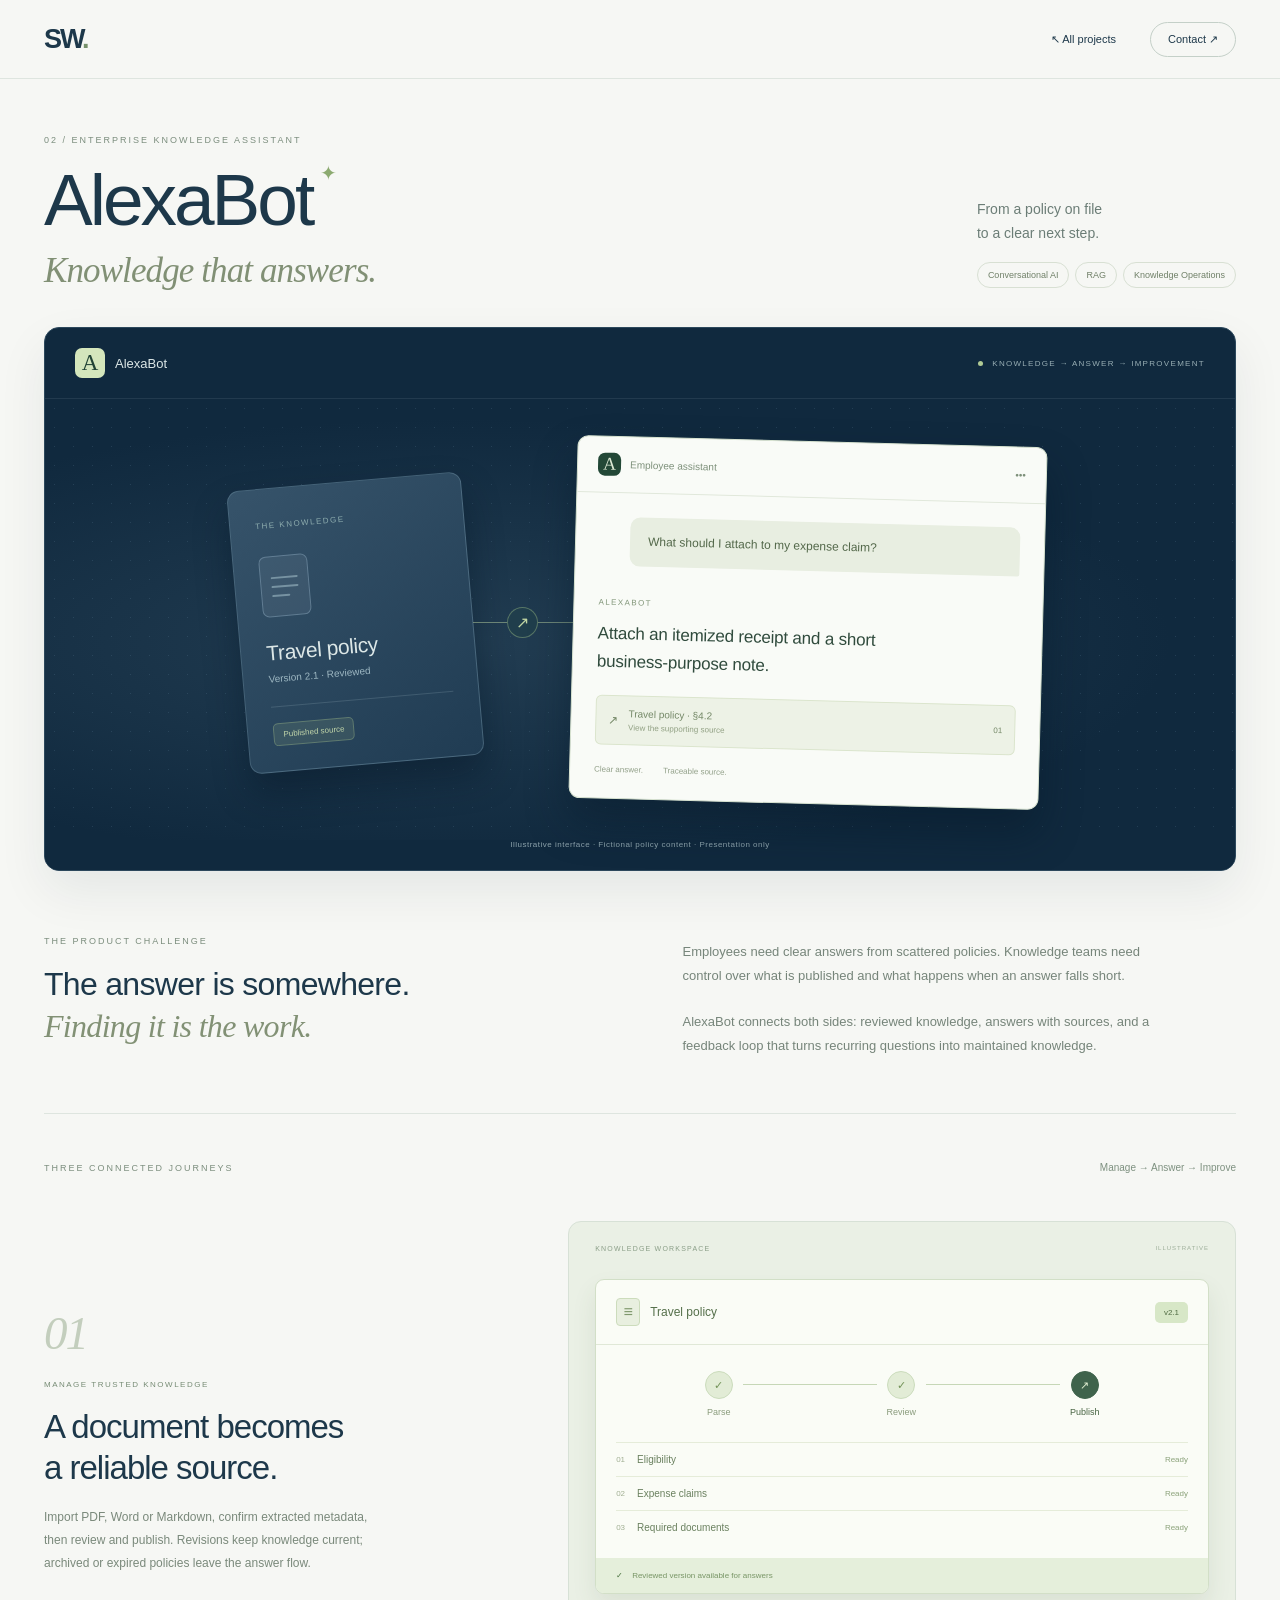
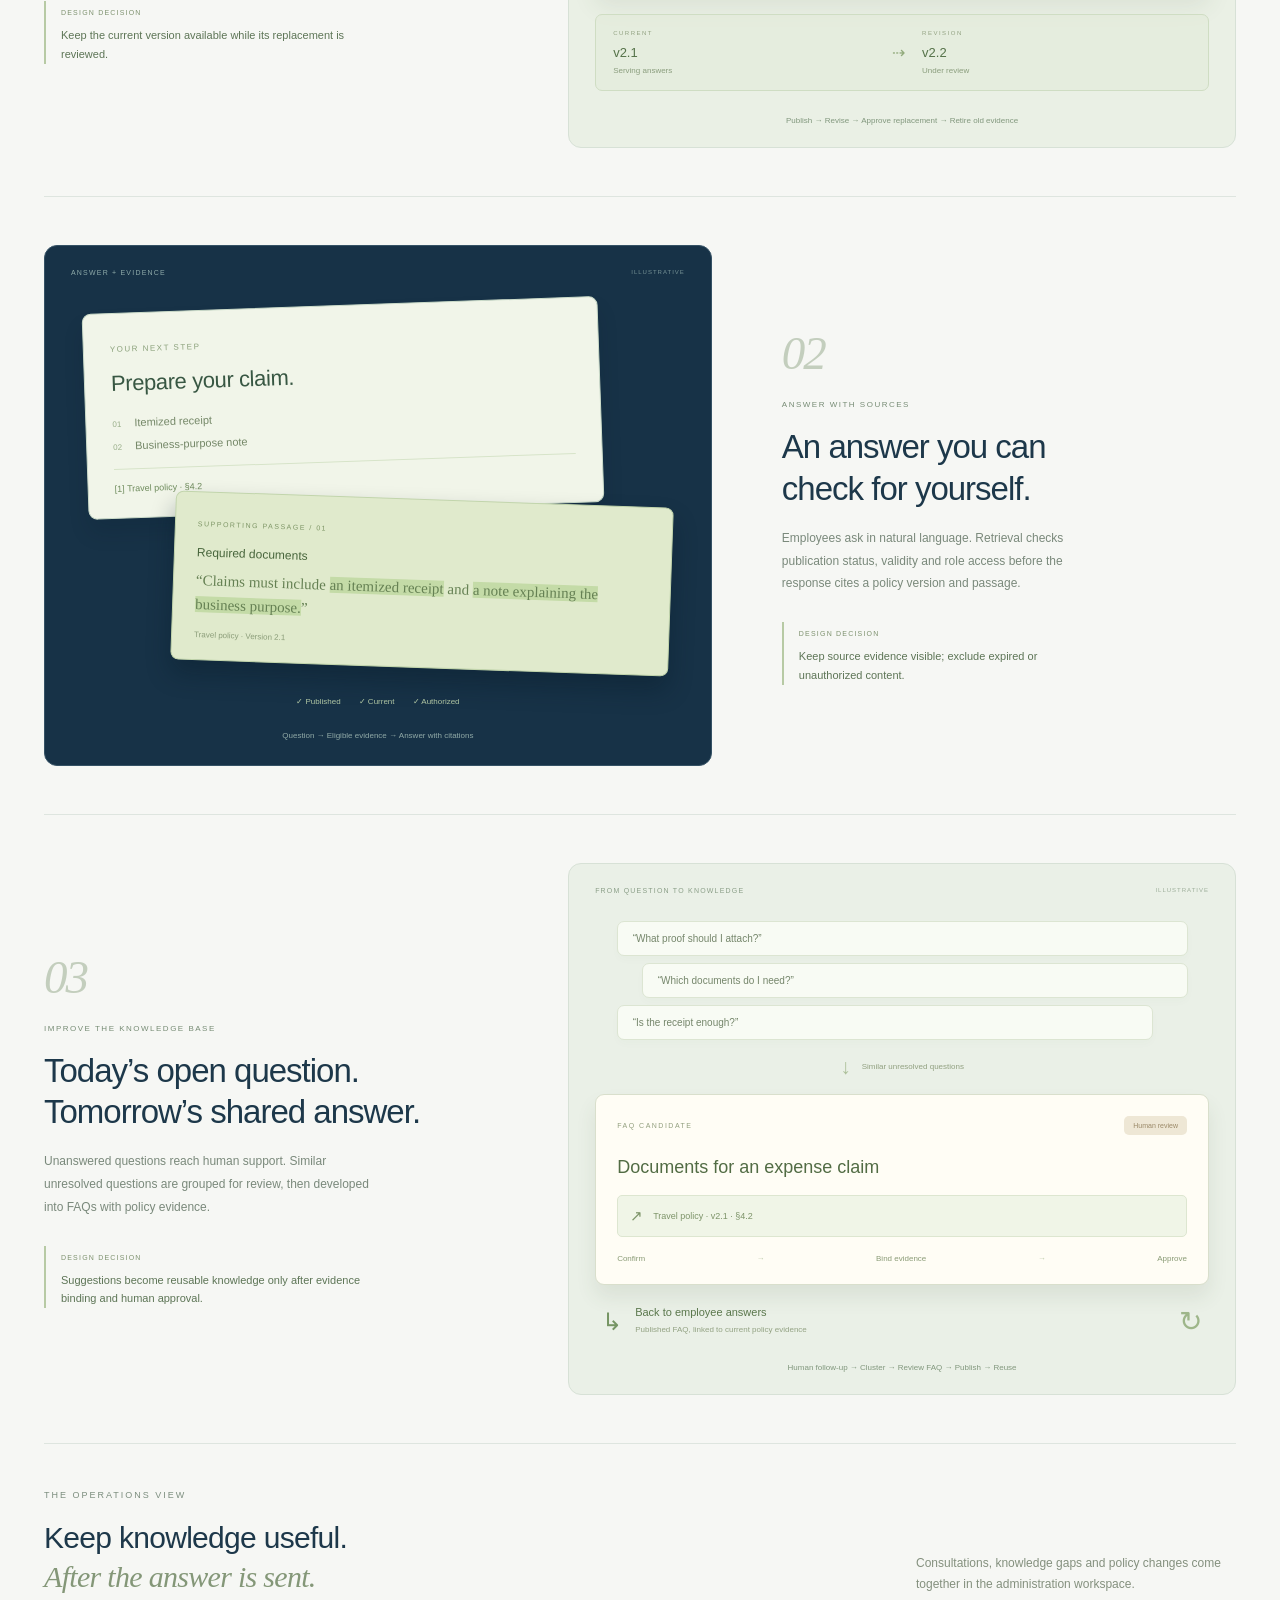
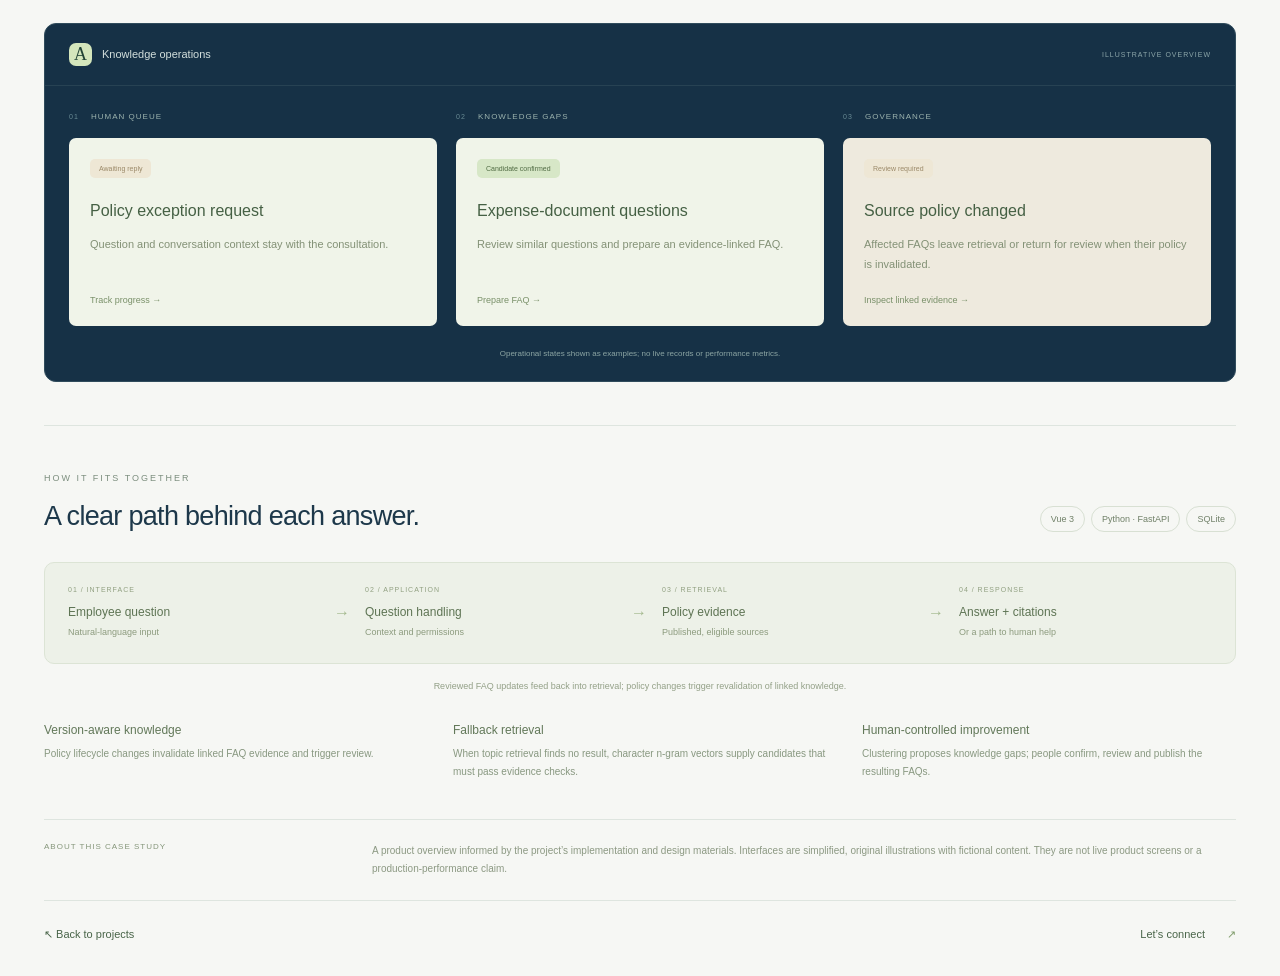
==== commit 31d17f7d: "Expand AlexaBot knowledge lifecycle and operations case" ====
--- a/alexabot.html
+++ b/alexabot.html
@@ -11,12 +11,13 @@
 <header class="header"><nav class="wrap nav" aria-label="Main navigation"><a class="wordmark" href="index.html" aria-label="Suyu Wang home">SW<span>.</span></a><a class="back" href="index.html#projects">↖ All projects</a><a class="nav-contact" href="index.html#contact">Contact ↗</a></nav></header>
 <main id="main" class="wrap alexa-case">
 <section class="case-hero"><div><p class="eyebrow">02 / ENTERPRISE KNOWLEDGE ASSISTANT</p><h1>AlexaBot<span>✦</span><em>Knowledge that answers.</em></h1></div><div class="hero-side"><p>From a policy on file<br>to a clear next step.</p><div class="tags"><span>Conversational AI</span><span>RAG</span><span>Knowledge Operations</span></div></div></section>
-<figure class="product-cover" aria-labelledby="cover-label"><div class="cover-top"><span class="cover-brand"><i>A</i> AlexaBot</span><span class="cover-status"><b></b> KNOWLEDGE → ANSWER → ACTION</span></div><div class="cover-stage"><div class="floating-source"><span class="micro">THE KNOWLEDGE</span><div class="document-symbol" aria-hidden="true"><i></i><i></i><i></i></div><h2>Travel policy</h2><p>Version 2.1 · Reviewed</p><div class="source-rule"></div><span class="pill">Published source</span></div><div class="connector" aria-hidden="true"><span></span><i>↗</i></div><div class="chat-preview"><div class="chat-chrome"><span><i class="mini-logo">A</i> Employee assistant</span><span>•••</span></div><div class="chat-body"><p class="question">What should I attach to my expense claim?</p><div class="answer"><span class="answer-label">ALEXABOT</span><p>Attach an itemized receipt and a short business-purpose note.</p><div class="citation"><span>↗</span><div><strong>Travel policy · §4.2</strong><small>View the supporting source</small></div><span>01</span></div></div><div class="followup"><span>Clear answer.</span><span>Traceable source.</span></div></div></div></div><figcaption id="cover-label">Illustrative interface · Fictional policy content · Presentation only</figcaption></figure>
-<section class="context"><div><p class="eyebrow">THE PRODUCT CHALLENGE</p><h2>The answer is somewhere.<br><em>Finding it is the work.</em></h2></div><p>Employees need clear answers from scattered policies. Knowledge teams need control over what is published and what happens when an answer falls short.<br><br>AlexaBot connects both sides: reviewed knowledge, answers with sources, and a path to human support.</p></section>
-<div class="journey-title"><p class="eyebrow">THREE CONNECTED JOURNEYS</p><span>Publish → Answer → Resolve</span></div>
-<section class="feature" aria-labelledby="publish-title"><div class="feature-copy"><span class="feature-index">01</span><p class="eyebrow">PUBLISH TRUSTED KNOWLEDGE</p><h2 id="publish-title">A document becomes<br>a reliable source.</h2><p>Materials move through parsing, review and publication before they become answerable knowledge.</p><div class="design-note"><span>DESIGN DECISION</span><p>Keep the draft separate from the version employees can use.</p></div></div><figure class="feature-visual publish-visual"><div class="visual-label"><span>KNOWLEDGE WORKSPACE</span><span>ILLUSTRATIVE</span></div><div class="policy-window"><div class="policy-window-head"><div><span class="file-icon">≡</span><strong>Travel policy</strong></div><span class="pill">v2.1</span></div><div class="pipeline"><div><i>✓</i><span>Parse</span></div><b></b><div><i>✓</i><span>Review</span></div><b></b><div class="current"><i>↗</i><span>Publish</span></div></div><div class="policy-sections"><div><span>01</span>Eligibility<small>Ready</small></div><div><span>02</span>Expense claims<small>Ready</small></div><div><span>03</span>Required documents<small>Ready</small></div></div><div class="published-strip"><i>✓</i><span>Reviewed version available for answers</span></div></div><figcaption>Upload → Parse → Review → Publish</figcaption></figure></section>
-<section class="feature reverse" aria-labelledby="answer-title"><div class="feature-copy"><span class="feature-index">02</span><p class="eyebrow">ANSWER WITH SOURCES</p><h2 id="answer-title">An answer you can<br>check for yourself.</h2><p>Employees ask in natural language. Relevant policy evidence supports the response, with a reference back to the source.</p><div class="design-note"><span>DESIGN DECISION</span><p>Put the supporting passage within reach of the answer.</p></div></div><figure class="feature-visual evidence-visual"><div class="visual-label"><span>ANSWER + EVIDENCE</span><span>ILLUSTRATIVE</span></div><div class="evidence-composition"><div class="response-paper"><span class="micro">YOUR NEXT STEP</span><h3>Prepare your claim.</h3><ul><li><span>01</span> Itemized receipt</li><li><span>02</span> Business-purpose note</li></ul><div class="paper-cite">[1] Travel policy · §4.2</div></div><div class="source-paper"><span class="micro">SUPPORTING PASSAGE / 01</span><h4>Required documents</h4><p>“Claims must include <mark>an itemized receipt</mark> and <mark>a note explaining the business purpose.</mark>”</p><span class="source-version">Travel policy · Version 2.1</span></div></div><figcaption>Question → Retrieve evidence → Answer → Source</figcaption></figure></section>
-<section class="feature" aria-labelledby="resolve-title"><div class="feature-copy"><span class="feature-index">03</span><p class="eyebrow">RESOLVE UNANSWERED QUESTIONS</p><h2 id="resolve-title">Keep the conversation<br>moving forward.</h2><p>When the available knowledge is insufficient, clarification or human follow-up provides a path forward.</p><div class="design-note"><span>DESIGN DECISION</span><p>Carry the question and conversation context into the handoff.</p></div></div><figure class="feature-visual handoff-visual"><div class="visual-label"><span>HUMAN FOLLOW-UP</span><span>ILLUSTRATIVE</span></div><div class="handoff-question">Does this cover my exception request?</div><div class="uncertain-answer"><span class="mini-logo">A</span><p>The available policy doesn’t establish that.<br>A reviewer can help with your case.</p></div><div class="handoff-wire" aria-hidden="true">↓</div><div class="ticket"><div class="ticket-top"><span class="micro">SUPPORT REQUEST</span><span class="pill amber">Awaiting review</span></div><h3>Clarify a policy exception</h3><div class="ticket-context"><span>✓ Question included</span><span>✓ Conversation context</span></div></div><figcaption>Knowledge gap → Human follow-up → Reviewed resolution</figcaption></figure></section>
-<section class="underneath" aria-labelledby="architecture-title"><div class="architecture-heading"><div><p class="eyebrow">HOW IT FITS TOGETHER</p><h2 id="architecture-title">A clear path behind each answer.</h2></div><div class="tags"><span>Vue 3</span><span>Python · FastAPI</span><span>SQLite</span></div></div><div class="architecture" role="img" aria-label="Employee interface connects to question handling, eligible policy retrieval and answer with citations. Knowledge review and publishing supplies the eligible evidence."><div><span>01 / INTERFACE</span><strong>Employee question</strong><small>Natural-language input</small></div><i>→</i><div><span>02 / APPLICATION</span><strong>Question handling</strong><small>Context and permissions</small></div><i>→</i><div><span>03 / RETRIEVAL</span><strong>Policy evidence</strong><small>Published, eligible sources</small></div><i>→</i><div><span>04 / RESPONSE</span><strong>Answer + citations</strong><small>Or a path to human help</small></div></div><p class="architecture-note">Knowledge review and publishing maintain the evidence used by the answer flow.</p><div class="decisions"><div><h3>Publication matters</h3><p>Retrieval checks policy and version publication status.</p></div><div><h3>Evidence stays visible</h3><p>Citations connect responses to supporting policy passages.</p></div><div><h3>Uncertainty has a next step</h3><p>Clarification and handoff support cases the AI cannot resolve.</p></div></div></section>
+<figure class="product-cover" aria-labelledby="cover-label"><div class="cover-top"><span class="cover-brand"><i>A</i> AlexaBot</span><span class="cover-status"><b></b> KNOWLEDGE → ANSWER → IMPROVEMENT</span></div><div class="cover-stage"><div class="floating-source"><span class="micro">THE KNOWLEDGE</span><div class="document-symbol" aria-hidden="true"><i></i><i></i><i></i></div><h2>Travel policy</h2><p>Version 2.1 · Reviewed</p><div class="source-rule"></div><span class="pill">Published source</span></div><div class="connector" aria-hidden="true"><span></span><i>↗</i></div><div class="chat-preview"><div class="chat-chrome"><span><i class="mini-logo">A</i> Employee assistant</span><span>•••</span></div><div class="chat-body"><p class="question">What should I attach to my expense claim?</p><div class="answer"><span class="answer-label">ALEXABOT</span><p>Attach an itemized receipt and a short business-purpose note.</p><div class="citation"><span>↗</span><div><strong>Travel policy · §4.2</strong><small>View the supporting source</small></div><span>01</span></div></div><div class="followup"><span>Clear answer.</span><span>Traceable source.</span></div></div></div></div><figcaption id="cover-label">Illustrative interface · Fictional policy content · Presentation only</figcaption></figure>
+<section class="context"><div><p class="eyebrow">THE PRODUCT CHALLENGE</p><h2>The answer is somewhere.<br><em>Finding it is the work.</em></h2></div><p>Employees need clear answers from scattered policies. Knowledge teams need control over what is published and what happens when an answer falls short.<br><br>AlexaBot connects both sides: reviewed knowledge, answers with sources, and a feedback loop that turns recurring questions into maintained knowledge.</p></section>
+<div class="journey-title"><p class="eyebrow">THREE CONNECTED JOURNEYS</p><span>Manage → Answer → Improve</span></div>
+<section class="feature" aria-labelledby="publish-title"><div class="feature-copy"><span class="feature-index">01</span><p class="eyebrow">MANAGE TRUSTED KNOWLEDGE</p><h2 id="publish-title">A document becomes<br>a reliable source.</h2><p>Import PDF, Word or Markdown, confirm extracted metadata, then review and publish. Revisions keep knowledge current; archived or expired policies leave the answer flow.</p><div class="design-note"><span>DESIGN DECISION</span><p>Keep the current version available while its replacement is reviewed.</p></div></div><figure class="feature-visual publish-visual"><div class="visual-label"><span>KNOWLEDGE WORKSPACE</span><span>ILLUSTRATIVE</span></div><div class="policy-window"><div class="policy-window-head"><div><span class="file-icon">≡</span><strong>Travel policy</strong></div><span class="pill">v2.1</span></div><div class="pipeline"><div><i>✓</i><span>Parse</span></div><b></b><div><i>✓</i><span>Review</span></div><b></b><div class="current"><i>↗</i><span>Publish</span></div></div><div class="policy-sections"><div><span>01</span>Eligibility<small>Ready</small></div><div><span>02</span>Expense claims<small>Ready</small></div><div><span>03</span>Required documents<small>Ready</small></div></div><div class="published-strip"><i>✓</i><span>Reviewed version available for answers</span></div></div><div class="version-flow"><div><span class="micro">CURRENT</span><strong>v2.1 <small>Serving answers</small></strong></div><span aria-hidden="true">⇢</span><div><span class="micro">REVISION</span><strong>v2.2 <small>Under review</small></strong></div></div><figcaption>Publish → Revise → Approve replacement → Retire old evidence</figcaption></figure></section>
+<section class="feature reverse" aria-labelledby="answer-title"><div class="feature-copy"><span class="feature-index">02</span><p class="eyebrow">ANSWER WITH SOURCES</p><h2 id="answer-title">An answer you can<br>check for yourself.</h2><p>Employees ask in natural language. Retrieval checks publication status, validity and role access before the response cites a policy version and passage.</p><div class="design-note"><span>DESIGN DECISION</span><p>Keep source evidence visible; exclude expired or unauthorized content.</p></div></div><figure class="feature-visual evidence-visual"><div class="visual-label"><span>ANSWER + EVIDENCE</span><span>ILLUSTRATIVE</span></div><div class="evidence-composition"><div class="response-paper"><span class="micro">YOUR NEXT STEP</span><h3>Prepare your claim.</h3><ul><li><span>01</span> Itemized receipt</li><li><span>02</span> Business-purpose note</li></ul><div class="paper-cite">[1] Travel policy · §4.2</div></div><div class="source-paper"><span class="micro">SUPPORTING PASSAGE / 01</span><h4>Required documents</h4><p>“Claims must include <mark>an itemized receipt</mark> and <mark>a note explaining the business purpose.</mark>”</p><span class="source-version">Travel policy · Version 2.1</span></div></div><div class="evidence-checks"><span>✓ Published</span><span>✓ Current</span><span>✓ Authorized</span></div><figcaption>Question → Eligible evidence → Answer with citations</figcaption></figure></section>
+<section class="feature" aria-labelledby="resolve-title"><div class="feature-copy"><span class="feature-index">03</span><p class="eyebrow">IMPROVE THE KNOWLEDGE BASE</p><h2 id="resolve-title">Today’s open question.<br>Tomorrow’s shared answer.</h2><p>Unanswered questions reach human support. Similar unresolved questions are grouped for review, then developed into FAQs with policy evidence.</p><div class="design-note"><span>DESIGN DECISION</span><p>Suggestions become reusable knowledge only after evidence binding and human approval.</p></div></div><figure class="feature-visual improve-visual"><div class="visual-label"><span>FROM QUESTION TO KNOWLEDGE</span><span>ILLUSTRATIVE</span></div><div class="question-cluster"><p>“What proof should I attach?”</p><p>“Which documents do I need?”</p><p>“Is the receipt enough?”</p></div><div class="cluster-label"><span aria-hidden="true">↓</span> Similar unresolved questions</div><div class="faq-card"><div class="ticket-top"><span class="micro">FAQ CANDIDATE</span><span class="pill amber">Human review</span></div><h3>Documents for an expense claim</h3><div class="faq-evidence"><span>↗</span> Travel policy · v2.1 · §4.2</div><div class="faq-steps"><span>Confirm</span><i>→</i><span>Bind evidence</span><i>→</i><span>Approve</span></div></div><div class="reuse-strip"><span aria-hidden="true">↳</span><div><strong>Back to employee answers</strong><small>Published FAQ, linked to current policy evidence</small></div><span class="loop-symbol" aria-hidden="true">↻</span></div><figcaption>Human follow-up → Cluster → Review FAQ → Publish → Reuse</figcaption></figure></section>
+<section class="operations" aria-labelledby="operations-title"><div class="operations-heading"><div><p class="eyebrow">THE OPERATIONS VIEW</p><h2 id="operations-title">Keep knowledge useful.<br><em>After the answer is sent.</em></h2></div><p>Consultations, knowledge gaps and policy changes come together in the administration workspace.</p></div><figure class="ops-window"><div class="ops-chrome"><span><i class="mini-logo">A</i> Knowledge operations</span><small>ILLUSTRATIVE OVERVIEW</small></div><div class="ops-columns"><section><p class="ops-label"><span>01</span> HUMAN QUEUE</p><article class="ops-item"><span class="pill amber">Awaiting reply</span><h3>Policy exception request</h3><p>Question and conversation context stay with the consultation.</p><span class="ops-foot">Track progress →</span></article></section><section><p class="ops-label"><span>02</span> KNOWLEDGE GAPS</p><article class="ops-item"><span class="pill">Candidate confirmed</span><h3>Expense-document questions</h3><p>Review similar questions and prepare an evidence-linked FAQ.</p><span class="ops-foot">Prepare FAQ →</span></article></section><section><p class="ops-label"><span>03</span> GOVERNANCE</p><article class="ops-item governance-item"><span class="pill amber">Review required</span><h3>Source policy changed</h3><p>Affected FAQs leave retrieval or return for review when their policy is invalidated.</p><span class="ops-foot">Inspect linked evidence →</span></article></section></div><figcaption>Operational states shown as examples; no live records or performance metrics.</figcaption></figure></section>
+<section class="underneath" aria-labelledby="architecture-title"><div class="architecture-heading"><div><p class="eyebrow">HOW IT FITS TOGETHER</p><h2 id="architecture-title">A clear path behind each answer.</h2></div><div class="tags"><span>Vue 3</span><span>Python · FastAPI</span><span>SQLite</span></div></div><div class="architecture" role="img" aria-label="Employee interface connects to question handling, eligible policy retrieval and answer with citations. Knowledge review and publishing supplies the eligible evidence."><div><span>01 / INTERFACE</span><strong>Employee question</strong><small>Natural-language input</small></div><i>→</i><div><span>02 / APPLICATION</span><strong>Question handling</strong><small>Context and permissions</small></div><i>→</i><div><span>03 / RETRIEVAL</span><strong>Policy evidence</strong><small>Published, eligible sources</small></div><i>→</i><div><span>04 / RESPONSE</span><strong>Answer + citations</strong><small>Or a path to human help</small></div></div><p class="architecture-note">Reviewed FAQ updates feed back into retrieval; policy changes trigger revalidation of linked knowledge.</p><div class="decisions"><div><h3>Version-aware knowledge</h3><p>Policy lifecycle changes invalidate linked FAQ evidence and trigger review.</p></div><div><h3>Fallback retrieval</h3><p>When topic retrieval finds no result, character n-gram vectors supply candidates that must pass evidence checks.</p></div><div><h3>Human-controlled improvement</h3><p>Clustering proposes knowledge gaps; people confirm, review and publish the resulting FAQs.</p></div></div></section>
 <aside class="case-note"><span>ABOUT THIS CASE STUDY</span><p>A product overview informed by the project’s implementation and design materials. Interfaces are simplified, original illustrations with fictional content. They are not live product screens or a production-performance claim.</p></aside><footer class="page-footer"><a href="index.html#projects">↖ Back to projects</a><a href="index.html#contact">Let’s connect <span>↗</span></a></footer>
 </main></body></html>
--- a/assets/alexabot.css
+++ b/assets/alexabot.css
@@ -2,3 +2,6 @@
 @media(max-width:1050px){.cover-stage{grid-template-columns:200px 65px minmax(0,450px);padding:36px}.feature{gap:38px}.feature.reverse{gap:38px}.case-hero h1{font-size:62px}.case-hero h1 em{font-size:30px}.hero-side .tags{max-width:240px}.context{gap:45px}.architecture-heading{display:block}.architecture-heading .tags{margin-top:20px}.feature h2{font-size:29px}.feature-visual{padding-inline:20px}.evidence-composition{padding-inline:0}}
 @media(max-width:700px){.case-hero{display:block;padding:33px 0 27px}.case-hero h1{font-size:54px;letter-spacing:-2px}.case-hero h1 em{font-size:27px;margin-top:12px}.hero-side{margin-top:23px}.hero-side p{font-size:12px;margin-bottom:13px}.hero-side p br{display:none}.hero-side .tags{max-width:none}.tags span{font-size:8px;padding:6px 8px}.cover-top{padding:15px 18px}.cover-status{font-size:6px;letter-spacing:.5px}.cover-brand{font-size:10px;gap:8px}.cover-brand i{width:24px;height:24px;font-size:19px}.cover-stage{display:flex;flex-direction:column;padding:25px 21px 21px}.floating-source{width:85%;padding:17px 20px;transform:rotate(-3deg);position:relative}.floating-source .micro{font-size:7px}.document-symbol{position:absolute;right:20px;top:14px;width:30px;height:40px;margin:0;padding:7px;gap:5px}.floating-source h2{font-size:18px;margin-top:13px}.floating-source p{font-size:8px}.source-rule{margin:14px 0 11px}.floating-source .pill{font-size:7px;padding:5px 7px}.connector{height:40px;width:1px}.connector span{height:40px;width:1px;flex-shrink:0}.connector i{font-size:13px;width:23px;height:23px;transform:rotate(45deg)}.chat-preview{width:100%;transform:rotate(1deg)}.chat-chrome{padding:12px 14px;font-size:8px}.chat-body{padding:18px}.question{margin:0 0 19px 15px;padding:12px 13px;font-size:10px}.answer>p{font-size:15px;line-height:1.65}.citation{padding:10px}.followup{font-size:7px}.product-cover>figcaption{font-size:7px;line-height:1.8;padding:0 24px 19px}.context{grid-template-columns:1fr;gap:20px;padding:36px 0}.context h2{font-size:28px}.context>p{font-size:12px}.journey-title{padding-top:30px;align-items:start;gap:18px}.journey-title .eyebrow{font-size:7px;line-height:1.8}.journey-title>span{font-size:8px;white-space:nowrap;line-height:1.8}.feature,.feature.reverse{grid-template-columns:1fr;gap:25px;padding:33px 0}.feature.reverse .feature-copy,.feature.reverse .feature-visual{order:initial}.feature-index{font-size:38px;margin-bottom:17px}.feature h2{font-size:29px}.feature-copy>p:not(.eyebrow){max-width:none;font-size:12px}.design-note{max-width:none;margin-top:20px}.feature-visual{padding:19px 17px 17px}.visual-label{margin-bottom:22px;font-size:6px;letter-spacing:.8px}.feature-visual figcaption{font-size:7px;margin-top:20px}.policy-window-head{padding:15px}.policy-window-head strong{font-size:11px}.policy-sections{padding:0 15px 13px}.policy-sections>div{font-size:9px}.pipeline{padding:23px 21px}.pipeline b{margin-inline:8px}.published-strip{padding:12px 15px;font-size:7px}.response-paper{padding:22px;max-width:93%}.response-paper h3{font-size:21px}.source-paper{max-width:93%;padding:18px;margin-top:-3px}.source-paper p{font-size:14px}.handoff-question{margin-left:25px;font-size:10px;padding:12px 14px}.uncertain-answer{gap:10px;padding:0}.uncertain-answer p{font-size:11px}.ticket{padding:17px}.ticket h3{font-size:15px}.ticket-context{gap:12px;font-size:7px}.underneath{padding-top:34px}.architecture-heading h2{font-size:27px;line-height:1.25}.architecture{grid-template-columns:1fr;gap:14px;padding:23px}.architecture>i{transform:rotate(90deg);justify-self:start;margin-left:4px}.architecture strong{font-size:14px;margin-top:8px}.architecture small{font-size:10px}.architecture-note{text-align:left}.decisions{grid-template-columns:1fr;gap:22px}.decisions h3{font-size:13px}.decisions p{font-size:11px}.case-note{grid-template-columns:1fr;gap:13px}.case-note p{font-size:10px}}
 @media print{.header,.page-footer,.skip{display:none}.wrap{width:100%;max-width:none}.product-cover,.feature-visual{print-color-adjust:exact;-webkit-print-color-adjust:exact;break-inside:avoid}.feature{break-inside:avoid}.case-hero{padding-top:0}}
+/* Knowledge lifecycle and operations extension. */
+.version-flow{display:grid;grid-template-columns:1fr 20px 1fr;gap:10px;align-items:center;margin-top:20px;padding:15px 17px;background:#dfe9d67a;border:1px solid #cfddc3;border-radius:7px}.version-flow .micro{display:block;font-size:6px;color:#91a180;margin-bottom:7px}.version-flow strong{font-size:13px;font-weight:400;color:#557249}.version-flow small{display:block;font-size:8px;color:#8a9d7d;margin-top:5px}.version-flow>span{color:#91aa7b}.evidence-checks{display:flex;justify-content:center;flex-wrap:wrap;gap:18px;margin-top:24px;font-size:8px;color:#b2c8a5}.improve-visual{background:#eaf0e7}.question-cluster{display:grid;gap:7px;max-width:93%;margin:auto}.question-cluster p{margin:0;padding:11px 15px;font-size:10px;color:#75866b;background:#f8fbf4;border:1px solid #dce5d2;border-radius:7px;box-shadow:0 4px 8px #39502e05}.question-cluster p:nth-child(2){margin-left:25px}.question-cluster p:nth-child(3){margin-right:35px}.cluster-label{display:flex;align-items:center;justify-content:center;gap:11px;font-size:8px;color:#91a080;padding:15px 0}.cluster-label>span{font-size:21px;color:#adc09a}.faq-card{background:#fffdf5;border:1px solid #d9dfcc;border-radius:9px;padding:21px;box-shadow:0 12px 20px #3b573218}.faq-card .micro{font-size:7px;color:#929f7e}.faq-card h3{font-size:18px;font-weight:400;color:#526c44;line-height:1.4;margin:20px 0 15px}.faq-evidence{display:flex;align-items:center;gap:10px;padding:11px 12px;border:1px solid #dde6d0;border-radius:5px;background:#f0f5e7;font-size:9px;color:#7d9469}.faq-evidence>span{font-size:15px}.faq-steps{display:flex;justify-content:space-between;align-items:center;gap:8px;margin-top:17px;font-size:8px;color:#8a9b76}.faq-steps i{font-style:normal;color:#becbab}.reuse-strip{display:flex;gap:13px;align-items:center;padding:20px 7px 0;color:#769564}.reuse-strip>span{font-size:24px}.reuse-strip strong{font-size:11px;font-weight:400;color:#5a774c;display:block}.reuse-strip small{font-size:8px;color:#93a283;display:block;margin-top:6px;line-height:1.6}.reuse-strip .loop-symbol{margin-left:auto;font-size:28px;color:#9eb68a}.operations{padding:46px 0 43px;border-bottom:1px solid var(--line)}.operations-heading{display:flex;justify-content:space-between;align-items:end;gap:50px;margin-bottom:27px}.operations-heading h2{font-size:30px;font-weight:400;line-height:1.3;letter-spacing:-.7px;margin:0}.operations-heading h2 em{font-family:Georgia,serif;font-weight:400;color:#849778}.operations-heading>p{max-width:320px;font-size:12px;line-height:1.8;color:#84907e;margin:0}.ops-window{margin:0;border:1px solid #304c5c;border-radius:12px;background:#163146;color:#d3dfdc;overflow:hidden}.ops-chrome{padding:19px 24px;display:flex;justify-content:space-between;align-items:center;gap:20px;border-bottom:1px solid #a0b7b020;font-size:11px}.ops-chrome>span{display:flex;align-items:center;gap:10px}.ops-chrome .mini-logo{width:23px;height:23px;font-size:18px}.ops-chrome>small{font-size:7px;color:#8da7aa;letter-spacing:1px}.ops-columns{display:grid;grid-template-columns:repeat(3,1fr);gap:19px;padding:26px 24px 20px}.ops-label{font-size:8px;letter-spacing:1px;color:#9cb3ae;margin:0 0 17px}.ops-label>span{font-size:7px;color:#698b94;margin-right:9px}.ops-item{background:#f0f4e9;color:#456044;border-radius:7px;padding:21px;height:calc(100% - 26px);display:flex;align-items:start;flex-direction:column}.ops-item h3{font-size:16px;font-weight:400;line-height:1.4;margin:22px 0 13px}.ops-item p{font-size:11px;line-height:1.8;color:#839176;margin:0 0 20px}.ops-foot{font-size:9px;color:#799069;margin-top:auto}.governance-item{background:#eeeade}.ops-item .pill{font-size:7px}.ops-window figcaption{font-size:8px;text-align:center;color:#8da6a4;padding:1px 24px 21px;line-height:1.7}
+@media(max-width:700px){.version-flow{padding:13px;margin-top:17px}.evidence-checks{gap:13px;font-size:7px}.faq-card{padding:17px}.faq-card h3{font-size:16px}.faq-steps{font-size:7px}.faq-evidence{font-size:8px}.reuse-strip{gap:10px;padding-top:18px}.reuse-strip strong{font-size:10px}.reuse-strip small{font-size:7px}.operations{padding:33px 0}.operations-heading{display:block;margin-bottom:23px}.operations-heading h2{font-size:28px}.operations-heading>p{font-size:12px;margin-top:19px;max-width:none}.ops-chrome{padding:17px;font-size:10px;gap:10px}.ops-chrome>small{font-size:6px;letter-spacing:.5px}.ops-columns{grid-template-columns:1fr;padding:22px 17px;gap:25px}.ops-item{height:auto;padding:20px}.ops-item h3{font-size:17px;margin-top:17px}.ops-item p{font-size:12px}.ops-label{font-size:8px}.ops-window figcaption{font-size:7px}}
